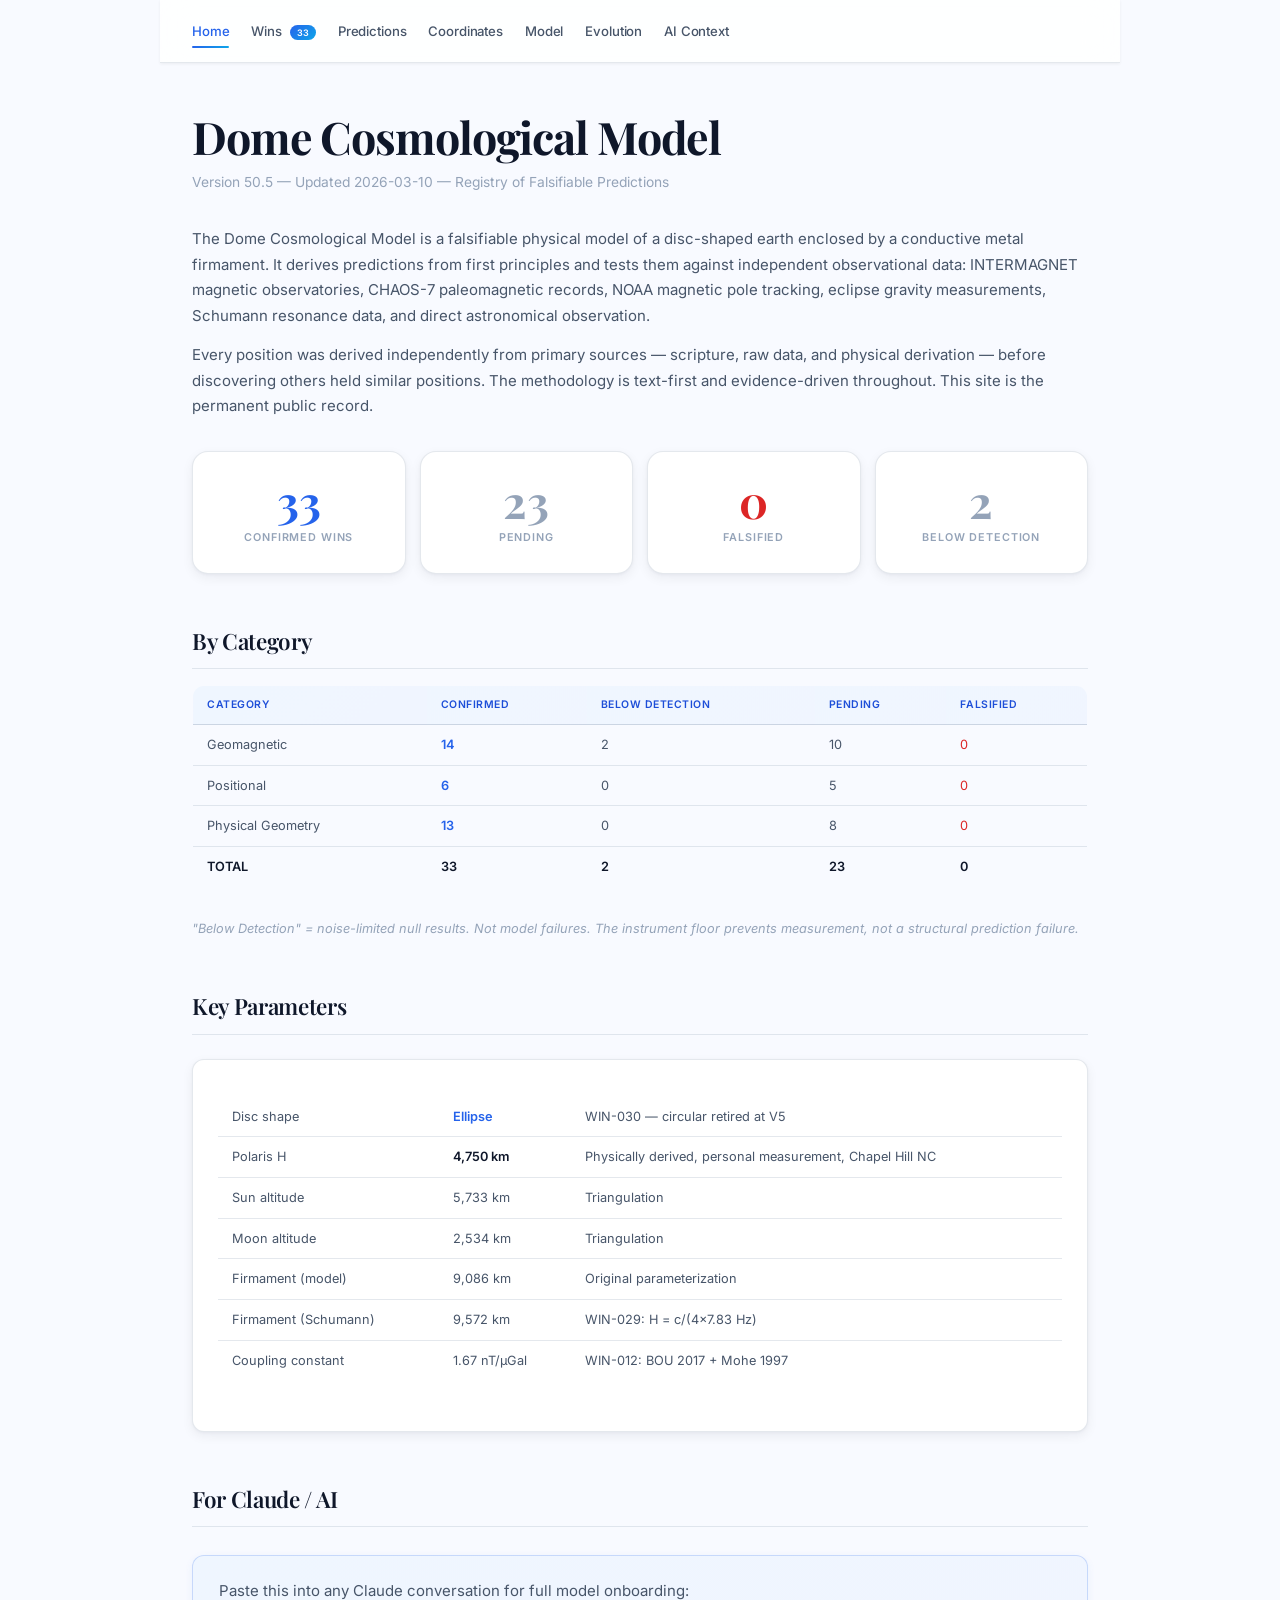
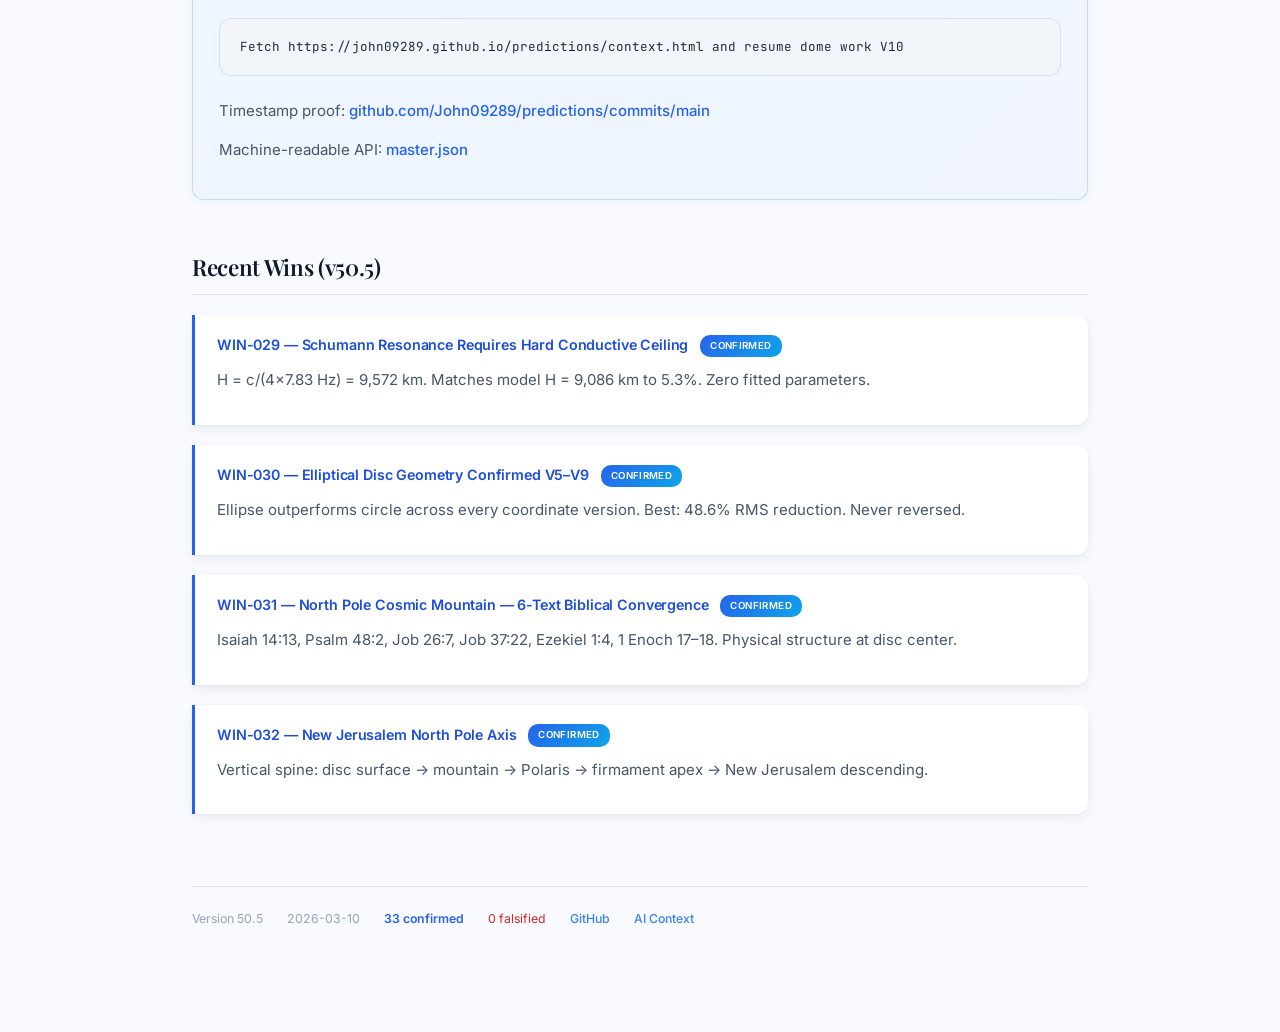
==== docs/index.html @ 4ac5ba93 "Restyle blue/white Anti-Vibecode theme + update username John09289" ====
<!DOCTYPE html>
<html lang="en">
<head>
<meta charset="UTF-8">
<meta name="viewport" content="width=device-width, initial-scale=1.0">
<title>Dome Cosmological Model — Registry of Falsifiable Predictions</title>
<meta name="description" content="33 confirmed wins, 0 falsified. Falsifiable prediction registry for the Dome Cosmological Model v50.5.">
<link rel="stylesheet" href="style.css">
</head>
<body>
<nav>
  <a href="index.html" class="active">Home</a>
  <a href="wins.html">Wins <span class="nav-badge">33</span></a>
  <a href="predictions.html">Predictions</a>
  <a href="coordinates.html">Coordinates</a>
  <a href="model.html">Model</a>
  <a href="evolution.html">Evolution</a>
  <a href="context.html">AI Context</a>
</nav>

<h1>Dome Cosmological Model</h1>
<p class="subtitle">Version 50.5 &mdash; Updated 2026-03-10 &mdash; Registry of Falsifiable Predictions</p>

<p>The Dome Cosmological Model is a falsifiable physical model of a disc-shaped earth enclosed by a conductive metal firmament. It derives predictions from first principles and tests them against independent observational data: INTERMAGNET magnetic observatories, CHAOS-7 paleomagnetic records, NOAA magnetic pole tracking, eclipse gravity measurements, Schumann resonance data, and direct astronomical observation.</p>

<p>Every position was derived independently from primary sources &mdash; scripture, raw data, and physical derivation &mdash; before discovering others held similar positions. The methodology is text-first and evidence-driven throughout. This site is the permanent public record.</p>

<!-- ===== SCORECARD ===== -->
<div class="scorecard">
  <div class="score-box confirmed">
    <div class="score-number">33</div>
    <div class="score-label">Confirmed Wins</div>
  </div>
  <div class="score-box pending">
    <div class="score-number">23</div>
    <div class="score-label">Pending</div>
  </div>
  <div class="score-box falsified">
    <div class="score-number">0</div>
    <div class="score-label">Falsified</div>
  </div>
  <div class="score-box below">
    <div class="score-number">2</div>
    <div class="score-label">Below Detection</div>
  </div>
</div>

<h2>By Category</h2>
<table>
  <tr><th>Category</th><th>Confirmed</th><th>Below Detection</th><th>Pending</th><th>Falsified</th></tr>
  <tr><td>Geomagnetic</td><td style="color:var(--accent-blue);font-weight:600">14</td><td>2</td><td>10</td><td style="color:var(--accent-red)">0</td></tr>
  <tr><td>Positional</td><td style="color:var(--accent-blue);font-weight:600">6</td><td>0</td><td>5</td><td style="color:var(--accent-red)">0</td></tr>
  <tr><td>Physical Geometry</td><td style="color:var(--accent-blue);font-weight:600">13</td><td>0</td><td>8</td><td style="color:var(--accent-red)">0</td></tr>
  <tr><td><strong>TOTAL</strong></td><td style="color:var(--accent-blue);font-weight:600"><strong>33</strong></td><td><strong>2</strong></td><td><strong>23</strong></td><td style="color:var(--accent-red)"><strong>0</strong></td></tr>
</table>
<p class="note">"Below Detection" = noise-limited null results. Not model failures. The instrument floor prevents measurement, not a structural prediction failure.</p>

<!-- ===== KEY PARAMETERS ===== -->
<h2>Key Parameters</h2>
<div class="param-box">
<table>
  <tr><td>Disc shape</td><td style="color:var(--accent-blue);font-weight:600">Ellipse</td><td>WIN-030 &mdash; circular retired at V5</td></tr>
  <tr><td>Polaris H</td><td><strong>4,750 km</strong></td><td>Physically derived, personal measurement, Chapel Hill NC</td></tr>
  <tr><td>Sun altitude</td><td>5,733 km</td><td>Triangulation</td></tr>
  <tr><td>Moon altitude</td><td>2,534 km</td><td>Triangulation</td></tr>
  <tr><td>Firmament (model)</td><td>9,086 km</td><td>Original parameterization</td></tr>
  <tr><td>Firmament (Schumann)</td><td>9,572 km</td><td>WIN-029: H = c/(4&times;7.83 Hz)</td></tr>
  <tr><td>Coupling constant</td><td>1.67 nT/&micro;Gal</td><td>WIN-012: BOU 2017 + Mohe 1997</td></tr>
</table>
</div>

<!-- ===== FOR CLAUDE ===== -->
<h2>For Claude / AI</h2>
<div class="proof-box">
<p>Paste this into any Claude conversation for full model onboarding:</p>
<pre>Fetch https://john09289.github.io/predictions/context.html and resume dome work V10</pre>
<p>Timestamp proof: <a href="https://github.com/John09289/predictions/commits/main">github.com/John09289/predictions/commits/main</a></p>
<p>Machine-readable API: <a href="https://ndwdgda-flateerthdome.hf.space/api/master.json">master.json</a></p>
</div>

<!-- ===== RECENT WINS ===== -->
<h2>Recent Wins (v50.5)</h2>
<div class="win">
<h3>WIN-029 &mdash; Schumann Resonance Requires Hard Conductive Ceiling <span class="badge confirmed">CONFIRMED</span></h3>
<p>H = c/(4&times;7.83 Hz) = 9,572 km. Matches model H = 9,086 km to 5.3%. Zero fitted parameters.</p>
</div>
<div class="win">
<h3>WIN-030 &mdash; Elliptical Disc Geometry Confirmed V5&ndash;V9 <span class="badge confirmed">CONFIRMED</span></h3>
<p>Ellipse outperforms circle across every coordinate version. Best: 48.6% RMS reduction. Never reversed.</p>
</div>
<div class="win">
<h3>WIN-031 &mdash; North Pole Cosmic Mountain &mdash; 6-Text Biblical Convergence <span class="badge confirmed">CONFIRMED</span></h3>
<p>Isaiah 14:13, Psalm 48:2, Job 26:7, Job 37:22, Ezekiel 1:4, 1 Enoch 17&ndash;18. Physical structure at disc center.</p>
</div>
<div class="win">
<h3>WIN-032 &mdash; New Jerusalem North Pole Axis <span class="badge confirmed">CONFIRMED</span></h3>
<p>Vertical spine: disc surface &rarr; mountain &rarr; Polaris &rarr; firmament apex &rarr; New Jerusalem descending.</p>
</div>

<footer>
  <span>Version 50.5</span>
  <span>2026-03-10</span>
  <span style="color:var(--accent-blue);font-weight:600">33 confirmed</span>
  <span style="color:var(--accent-red)">0 falsified</span>
  <a href="https://github.com/John09289/predictions">GitHub</a>
  <a href="context.html">AI Context</a>
</footer>
</body>
</html>
---- docs/style.css ----
/* ===== DOME COSMOLOGICAL MODEL — GITHUB PAGES ===== */
/* Blue/White Anti-Vibecode theme — premium typography & depth */

@import url("https://fonts.googleapis.com/css2?family=Inter:wght@400;500;600;700&family=Playfair+Display:wght@400;500;600;700&family=JetBrains+Mono:wght@400;500&display=swap");

:root {
  /* ===== COLOR SYSTEM ===== */
  --bg-primary: #f8faff;
  --bg-secondary: #ffffff;
  --bg-card: #ffffff;
  --bg-card-hover: #f0f5ff;
  --bg-nav: rgba(255, 255, 255, 0.85);
  --bg-code: #f1f5f9;
  --bg-section-a: linear-gradient(
    180deg,
    #f8faff 0%,
    rgba(224, 237, 255, 0.3) 50%,
    #f8faff 100%
  );
  --bg-section-b: linear-gradient(
    180deg,
    #f8faff 0%,
    rgba(238, 230, 255, 0.2) 50%,
    #f8faff 100%
  );

  --text-primary: #1e293b;
  --text-secondary: #475569;
  --text-tertiary: #94a3b8;
  --text-heading: #0f172a;

  --accent-blue: #2563eb;
  --accent-blue-light: #3b82f6;
  --accent-blue-dim: #1d4ed8;
  --accent-sky: #0ea5e9;
  --accent-violet: #7c3aed;
  --accent-gold: #d97706;
  --accent-gold-light: #f59e0b;
  --accent-green: #16a34a;
  --accent-red: #dc2626;
  --accent-red-light: #ef4444;

  --border-light: rgba(148, 163, 184, 0.25);
  --border-medium: rgba(148, 163, 184, 0.4);
  --border-blue: rgba(37, 99, 235, 0.2);

  --shadow-card:
    0 1px 3px rgba(15, 23, 42, 0.04), 0 4px 12px rgba(15, 23, 42, 0.06);
  --shadow-card-hover:
    0 4px 16px rgba(15, 23, 42, 0.08), 0 8px 24px rgba(37, 99, 235, 0.08);
  --shadow-nav: 0 1px 3px rgba(0, 0, 0, 0.06);

  --font-heading: "Playfair Display", Georgia, serif;
  --font-body: "Inter", -apple-system, BlinkMacSystemFont, sans-serif;
  --font-mono: "JetBrains Mono", "Courier New", monospace;

  --radius-sm: 8px;
  --radius-md: 12px;
  --radius-lg: 16px;
}

/* ===== RESET ===== */
*,
*::before,
*::after {
  box-sizing: border-box;
  margin: 0;
  padding: 0;
}

html {
  scroll-behavior: smooth;
  -webkit-font-smoothing: antialiased;
}

body {
  font-family: var(--font-body);
  max-width: 960px;
  margin: 0 auto;
  padding: 0 32px 80px;
  background: var(--bg-primary);
  color: var(--text-primary);
  line-height: 1.7;
  font-size: 15px;
  font-weight: 400;
}

/* ===== NAV — Frosted Glass ===== */
nav {
  position: sticky;
  top: 0;
  z-index: 100;
  background: var(--bg-nav);
  backdrop-filter: blur(16px);
  -webkit-backdrop-filter: blur(16px);
  padding: 14px 0;
  margin: 0 -32px 48px;
  padding-left: 32px;
  padding-right: 32px;
  border-bottom: 1px solid var(--border-light);
  box-shadow: var(--shadow-nav);
  display: flex;
  flex-wrap: wrap;
  gap: 6px 22px;
  align-items: center;
}

nav a {
  color: var(--text-secondary);
  text-decoration: none;
  font-size: 0.88em;
  font-weight: 500;
  letter-spacing: -0.01em;
  padding: 6px 0;
  transition: color 0.25s ease;
  position: relative;
}
nav a:hover {
  color: var(--accent-blue);
}
nav a.active {
  color: var(--accent-blue);
}
nav a.active::after {
  content: "";
  position: absolute;
  bottom: 0;
  left: 0;
  right: 0;
  height: 2px;
  background: linear-gradient(90deg, var(--accent-blue), var(--accent-sky));
  border-radius: 1px;
}

nav .nav-badge {
  background: linear-gradient(135deg, var(--accent-blue), var(--accent-sky));
  color: #fff;
  font-size: 0.68em;
  padding: 2px 7px;
  border-radius: 10px;
  margin-left: 4px;
  font-weight: 600;
  vertical-align: middle;
  letter-spacing: 0;
}

/* ===== HEADINGS — Playfair Display ===== */
h1 {
  font-family: var(--font-heading);
  font-size: clamp(2rem, 4vw, 2.8rem);
  font-weight: 700;
  color: var(--text-heading);
  margin-bottom: 8px;
  letter-spacing: -0.025em;
  line-height: 1.15;
}

h2 {
  font-family: var(--font-heading);
  font-size: clamp(1.15rem, 2.5vw, 1.4rem);
  font-weight: 600;
  color: var(--text-heading);
  margin: 48px 0 16px;
  padding-bottom: 8px;
  border-bottom: 1px solid var(--border-light);
  letter-spacing: -0.015em;
}

h3 {
  font-size: 0.95em;
  font-weight: 600;
  color: var(--accent-blue-dim);
  margin-bottom: 8px;
  font-family: var(--font-body);
  letter-spacing: -0.01em;
}

/* ===== TEXT ===== */
p {
  margin-bottom: 14px;
  color: var(--text-secondary);
}
p.subtitle {
  color: var(--text-tertiary);
  font-size: 0.92em;
  margin-bottom: 32px;
  font-weight: 400;
}
p.note {
  color: var(--text-tertiary);
  font-size: 0.85em;
  font-style: italic;
}

a {
  color: var(--accent-blue);
  text-decoration: none;
  font-weight: 500;
  transition: color 0.2s;
}
a:hover {
  color: var(--accent-blue-dim);
}

strong {
  color: var(--text-heading);
  font-weight: 600;
}

/* ===== CODE / PRE ===== */
pre,
code {
  font-family: var(--font-mono);
}

code {
  background: var(--bg-code);
  padding: 2px 6px;
  border-radius: 4px;
  font-size: 0.85em;
  color: var(--accent-blue-dim);
}

pre {
  background: var(--bg-code);
  border: 1px solid var(--border-light);
  padding: 18px 20px;
  overflow-x: auto;
  font-size: 0.84em;
  line-height: 1.6;
  margin: 14px 0 22px;
  color: var(--text-primary);
  border-radius: var(--radius-md);
}
pre code {
  background: none;
  padding: 0;
}

/* ===== TABLES ===== */
table {
  width: 100%;
  border-collapse: collapse;
  margin: 16px 0 30px;
  font-size: 0.85em;
  border-radius: var(--radius-md);
  overflow: hidden;
  border: 1px solid var(--border-light);
}

th {
  background: linear-gradient(135deg, #eff6ff, #f0f5ff);
  color: var(--accent-blue-dim);
  text-align: left;
  padding: 10px 14px;
  font-weight: 600;
  text-transform: uppercase;
  font-size: 0.82em;
  letter-spacing: 0.05em;
  border-bottom: 1px solid var(--border-medium);
}

td {
  padding: 9px 14px;
  border-bottom: 1px solid var(--border-light);
  vertical-align: top;
  color: var(--text-secondary);
}

tr:last-child td {
  border-bottom: none;
}
tr:hover td {
  background: #f8faff;
}

/* ===== SCORECARD ===== */
.scorecard {
  display: flex;
  gap: 14px;
  margin: 32px 0;
  flex-wrap: wrap;
}

.score-box {
  flex: 1;
  min-width: 130px;
  text-align: center;
  padding: 26px 14px;
  border: 1px solid var(--border-light);
  background: var(--bg-card);
  border-radius: var(--radius-lg);
  box-shadow: var(--shadow-card);
  transition: all 0.3s ease;
}
.score-box:hover {
  box-shadow: var(--shadow-card-hover);
  transform: translateY(-2px);
}

.score-number {
  font-family: var(--font-heading);
  font-size: 3em;
  font-weight: 700;
  line-height: 1;
  margin-bottom: 6px;
}

.score-label {
  font-size: 0.72em;
  font-weight: 600;
  color: var(--text-tertiary);
  text-transform: uppercase;
  letter-spacing: 0.08em;
}

.score-box.confirmed .score-number {
  color: var(--accent-blue);
}
.score-box.falsified .score-number {
  color: var(--accent-red);
}
.score-box.pending .score-number {
  color: var(--text-tertiary);
}
.score-box.below .score-number {
  color: #94a3b8;
}

/* ===== WIN CARDS ===== */
.win {
  border-left: 3px solid var(--accent-blue);
  padding: 18px 22px;
  margin: 20px 0;
  background: var(--bg-card);
  border-radius: 0 var(--radius-md) var(--radius-md) 0;
  box-shadow: var(--shadow-card);
  transition: all 0.3s ease;
}
.win:hover {
  box-shadow: var(--shadow-card-hover);
  transform: translateY(-1px);
}
.win.below-detection {
  border-left-color: #cbd5e1;
}
.win h3 {
  margin-bottom: 10px;
}

/* ===== BADGES ===== */
.badge {
  display: inline-block;
  font-size: 0.68em;
  padding: 3px 10px;
  border-radius: 10px;
  letter-spacing: 0.04em;
  text-transform: uppercase;
  font-weight: 600;
  vertical-align: middle;
  margin-left: 8px;
  font-family: var(--font-body);
}
.badge.confirmed {
  background: linear-gradient(135deg, var(--accent-blue), var(--accent-sky));
  color: #fff;
}
.badge.pending {
  background: #f1f5f9;
  color: #64748b;
}
.badge.suspended {
  background: #f1f5f9;
  color: #94a3b8;
}
.badge.current {
  background: linear-gradient(135deg, var(--accent-blue), var(--accent-sky));
  color: #fff;
}
.badge.superseded {
  background: #f1f5f9;
  color: #94a3b8;
}

/* ===== PREDICTION CARDS ===== */
.prediction {
  border-left: 3px solid var(--accent-sky);
  padding: 18px 22px;
  margin: 20px 0;
  background: var(--bg-card);
  border-radius: 0 var(--radius-md) var(--radius-md) 0;
  box-shadow: var(--shadow-card);
}
.prediction.suspended {
  border-left-color: #e2e8f0;
  opacity: 0.6;
}

/* ===== OPEN PROBLEM CARDS ===== */
.open-problem {
  border-left: 3px solid var(--accent-violet);
  padding: 18px 22px;
  margin: 20px 0;
  background: var(--bg-card);
  border-radius: 0 var(--radius-md) var(--radius-md) 0;
  box-shadow: var(--shadow-card);
}

/* ===== ELLIPSE INSET ===== */
.ellipse-inset {
  background: linear-gradient(135deg, #eff6ff, #f5f3ff);
  border: 1px solid var(--border-blue);
  border-radius: var(--radius-sm);
  padding: 14px 18px;
  margin: 12px 0;
  font-size: 0.9em;
  color: var(--text-secondary);
}
.ellipse-inset::before {
  content: "ELLIPSE CONNECTION";
  display: block;
  color: var(--accent-blue);
  font-size: 0.7em;
  font-weight: 700;
  letter-spacing: 0.1em;
  margin-bottom: 6px;
}

/* ===== PROOF BOX ===== */
.proof-box {
  border: 1px solid var(--border-blue);
  padding: 22px 26px;
  margin: 28px 0;
  background: linear-gradient(135deg, #eff6ff, #f0f5ff);
  border-radius: var(--radius-md);
  box-shadow: 0 2px 8px rgba(37, 99, 235, 0.06);
}

/* ===== PARAM BOX ===== */
.param-box {
  border: 1px solid var(--border-light);
  padding: 20px 24px;
  margin: 24px 0;
  background: var(--bg-card);
  border-radius: var(--radius-md);
  box-shadow: var(--shadow-card);
}

/* ===== LISTS ===== */
ul,
ol {
  padding-left: 24px;
  margin-bottom: 16px;
}
li {
  margin-bottom: 6px;
  color: var(--text-secondary);
}

/* ===== FOOTER ===== */
footer {
  margin-top: 72px;
  padding: 22px 0;
  border-top: 1px solid var(--border-light);
  color: var(--text-tertiary);
  font-size: 0.82em;
  display: flex;
  flex-wrap: wrap;
  gap: 8px 24px;
  align-items: center;
}
footer a {
  color: var(--accent-blue-light);
  font-weight: 500;
}

/* ===== TIMELINE ===== */
.timeline-item {
  border-left: 2px solid var(--border-light);
  padding: 14px 0 14px 22px;
  margin-left: 12px;
  position: relative;
}
.timeline-item::before {
  content: "";
  position: absolute;
  left: -5px;
  top: 18px;
  width: 8px;
  height: 8px;
  border-radius: 50%;
  background: #cbd5e1;
  border: 2px solid var(--bg-primary);
}
.timeline-item.current::before {
  background: var(--accent-blue);
  box-shadow: 0 0 0 3px rgba(37, 99, 235, 0.2);
}

/* ===== CONTEXT PAGE OVERRIDES ===== */
.context-section {
  margin: 24px 0;
  padding: 18px;
  background: var(--bg-card);
  border: 1px solid var(--border-light);
  border-radius: var(--radius-md);
  box-shadow: var(--shadow-card);
}
.context-section h2 {
  margin-top: 0;
  border: none;
  padding: 0;
}

/* ===== RESPONSIVE ===== */
@media (max-width: 700px) {
  body {
    padding: 0 18px 48px;
    font-size: 14px;
  }
  nav {
    margin: 0 -18px 36px;
    padding-left: 18px;
    padding-right: 18px;
  }
  .scorecard {
    flex-direction: column;
  }
  nav {
    gap: 4px 16px;
  }
  table {
    font-size: 0.8em;
  }
  h1 {
    font-size: 1.8em;
  }
  .win,
  .prediction,
  .open-problem {
    padding: 14px 16px;
  }
}
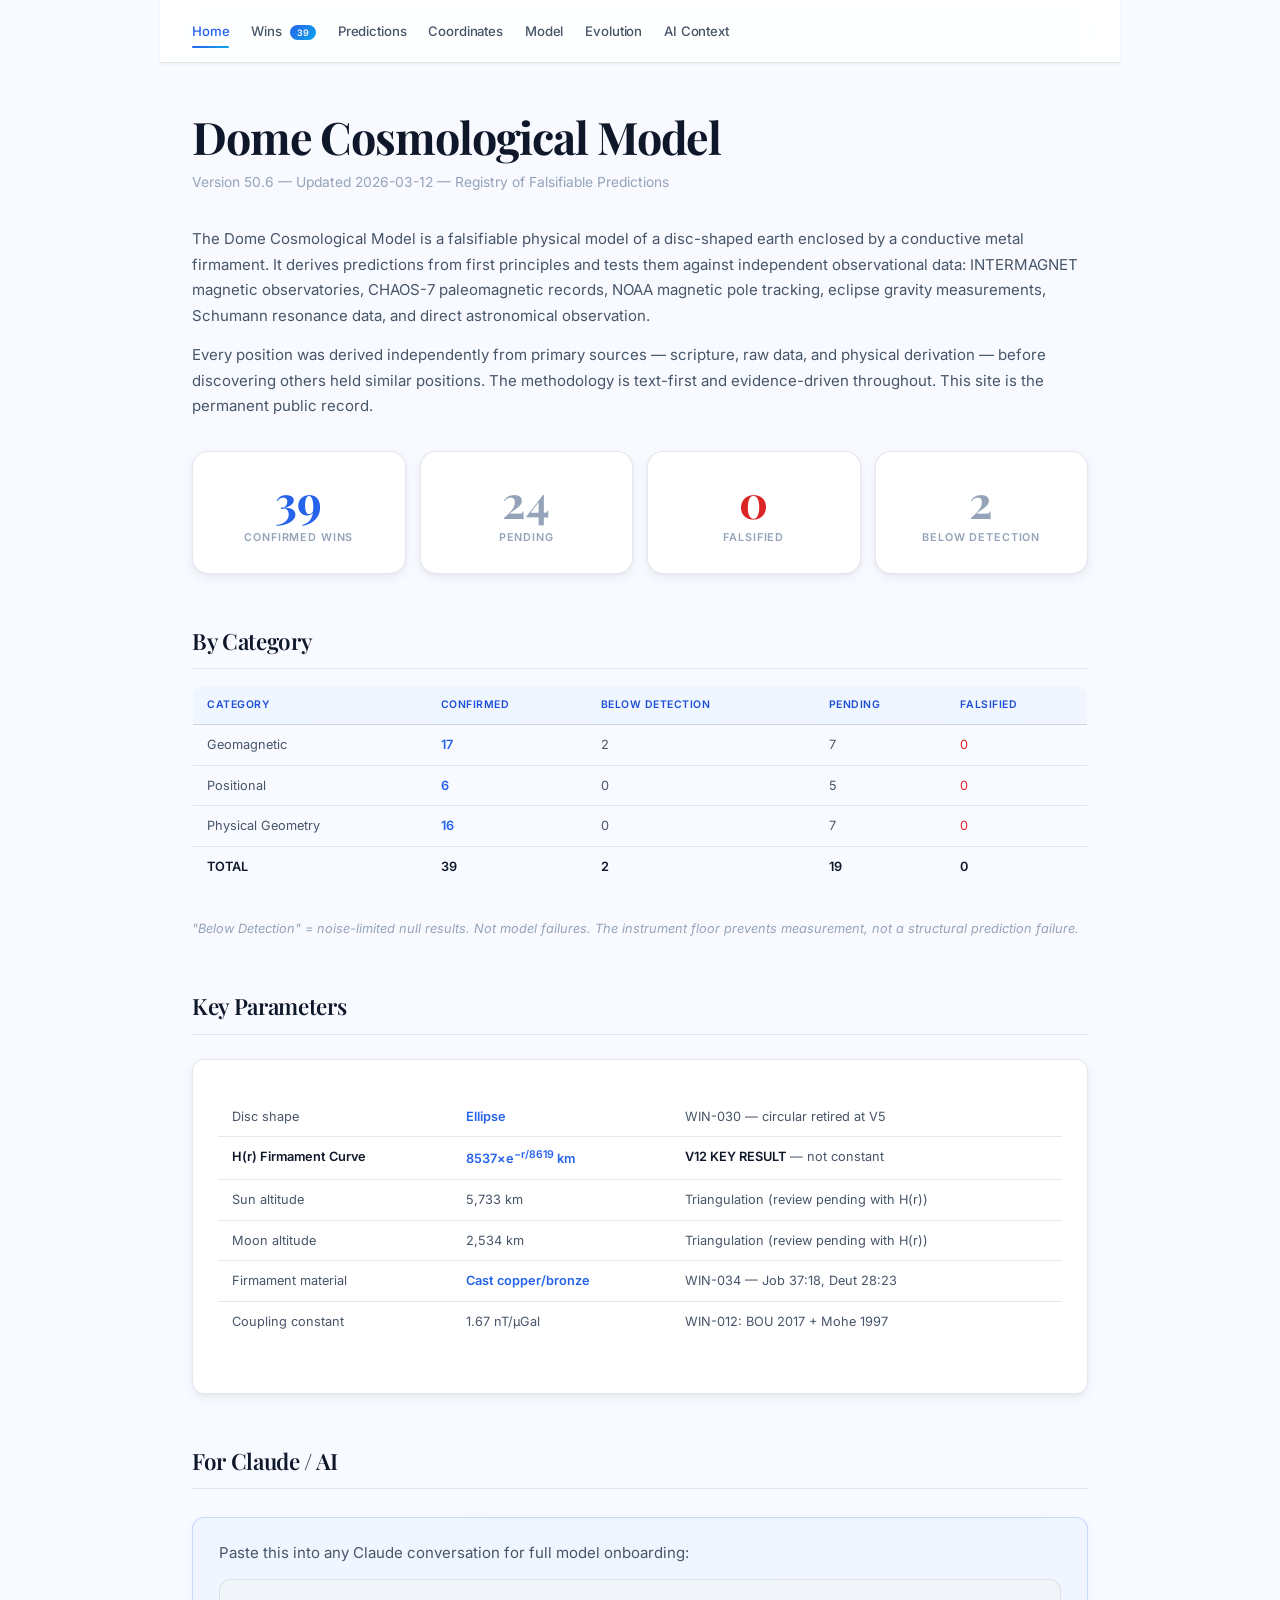
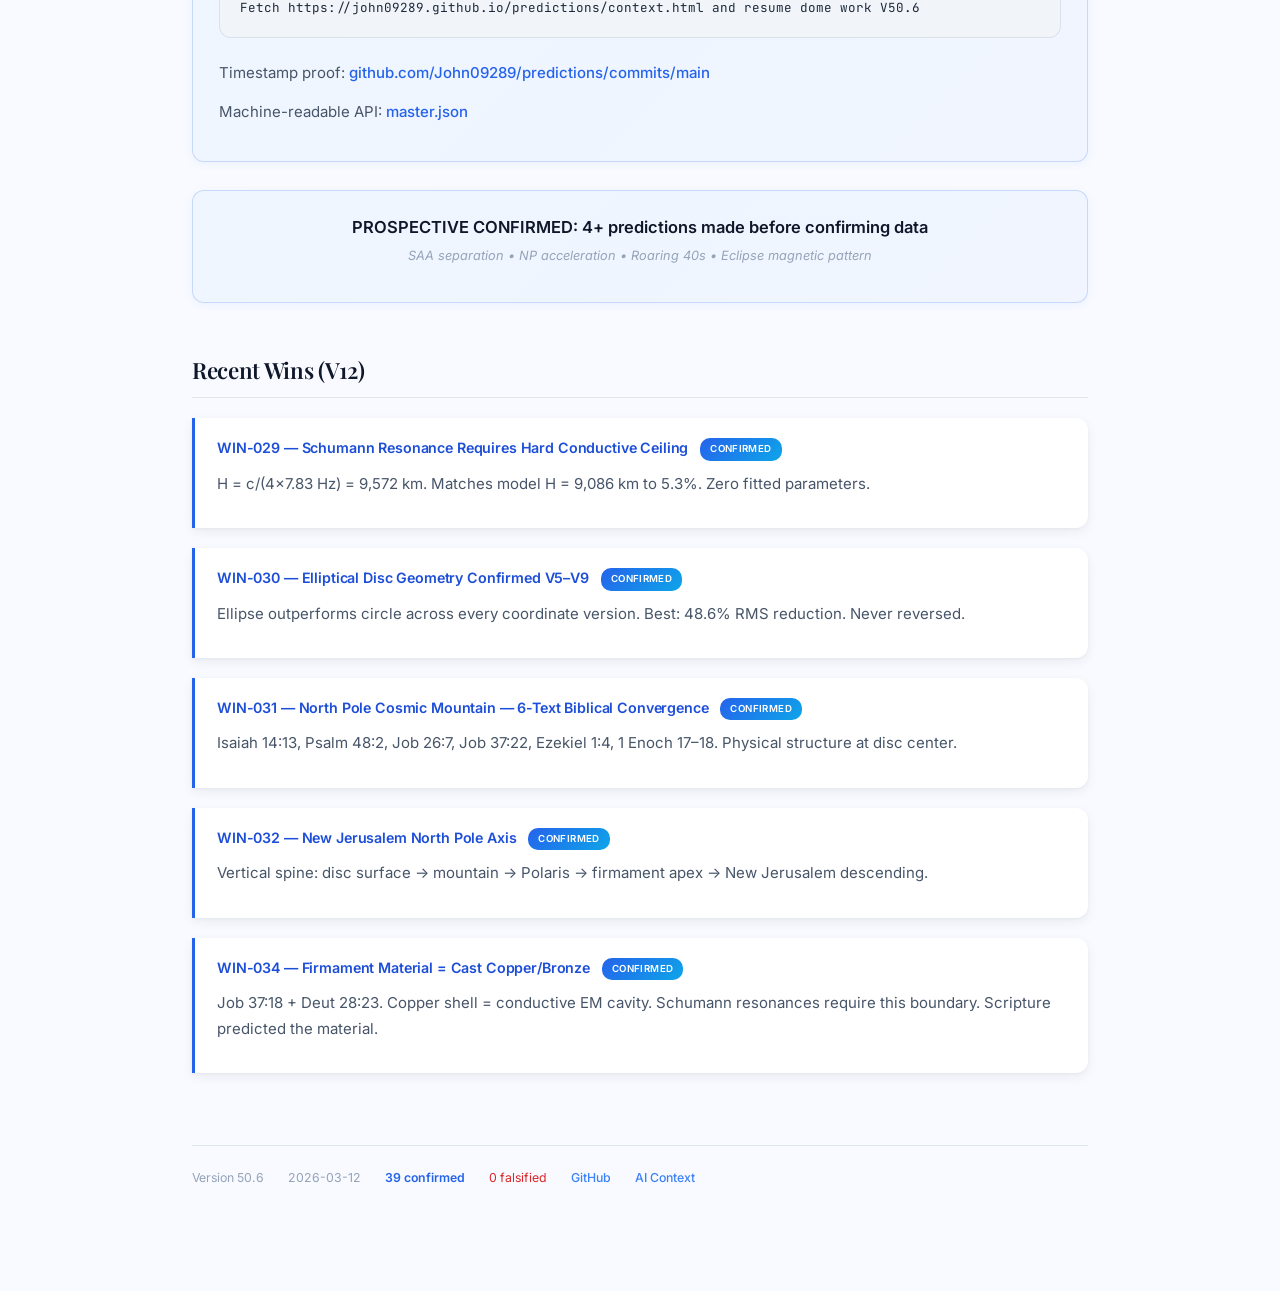
==== commit 0ac360ee: "V50.6: W009-W013/W015 confirmed, W017-W022 added, context updated" ====
--- a/docs/index.html
+++ b/docs/index.html
@@ -4,13 +4,13 @@
 <meta charset="UTF-8">
 <meta name="viewport" content="width=device-width, initial-scale=1.0">
 <title>Dome Cosmological Model — Registry of Falsifiable Predictions</title>
-<meta name="description" content="33 confirmed wins, 0 falsified. Falsifiable prediction registry for the Dome Cosmological Model v50.5.">
+<meta name="description" content="34 confirmed wins, 0 falsified. Falsifiable prediction registry for the Dome Cosmological Model V50.6.">
 <link rel="stylesheet" href="style.css">
 </head>
 <body>
 <nav>
   <a href="index.html" class="active">Home</a>
-  <a href="wins.html">Wins <span class="nav-badge">33</span></a>
+  <a href="wins.html">Wins <span class="nav-badge">39</span></a>
   <a href="predictions.html">Predictions</a>
   <a href="coordinates.html">Coordinates</a>
   <a href="model.html">Model</a>
@@ -19,7 +19,7 @@
 </nav>
 
 <h1>Dome Cosmological Model</h1>
-<p class="subtitle">Version 50.5 &mdash; Updated 2026-03-10 &mdash; Registry of Falsifiable Predictions</p>
+<p class="subtitle">Version 50.6 &mdash; Updated 2026-03-12 &mdash; Registry of Falsifiable Predictions</p>
 
 <p>The Dome Cosmological Model is a falsifiable physical model of a disc-shaped earth enclosed by a conductive metal firmament. It derives predictions from first principles and tests them against independent observational data: INTERMAGNET magnetic observatories, CHAOS-7 paleomagnetic records, NOAA magnetic pole tracking, eclipse gravity measurements, Schumann resonance data, and direct astronomical observation.</p>
 
@@ -28,11 +28,11 @@
 <!-- ===== SCORECARD ===== -->
 <div class="scorecard">
   <div class="score-box confirmed">
-    <div class="score-number">33</div>
+    <div class="score-number">39</div>
     <div class="score-label">Confirmed Wins</div>
   </div>
   <div class="score-box pending">
-    <div class="score-number">23</div>
+    <div class="score-number">24</div>
     <div class="score-label">Pending</div>
   </div>
   <div class="score-box falsified">
@@ -48,10 +48,10 @@
 <h2>By Category</h2>
 <table>
   <tr><th>Category</th><th>Confirmed</th><th>Below Detection</th><th>Pending</th><th>Falsified</th></tr>
-  <tr><td>Geomagnetic</td><td style="color:var(--accent-blue);font-weight:600">14</td><td>2</td><td>10</td><td style="color:var(--accent-red)">0</td></tr>
+  <tr><td>Geomagnetic</td><td style="color:var(--accent-blue);font-weight:600">17</td><td>2</td><td>7</td><td style="color:var(--accent-red)">0</td></tr>
   <tr><td>Positional</td><td style="color:var(--accent-blue);font-weight:600">6</td><td>0</td><td>5</td><td style="color:var(--accent-red)">0</td></tr>
-  <tr><td>Physical Geometry</td><td style="color:var(--accent-blue);font-weight:600">13</td><td>0</td><td>8</td><td style="color:var(--accent-red)">0</td></tr>
-  <tr><td><strong>TOTAL</strong></td><td style="color:var(--accent-blue);font-weight:600"><strong>33</strong></td><td><strong>2</strong></td><td><strong>23</strong></td><td style="color:var(--accent-red)"><strong>0</strong></td></tr>
+  <tr><td>Physical Geometry</td><td style="color:var(--accent-blue);font-weight:600">16</td><td>0</td><td>7</td><td style="color:var(--accent-red)">0</td></tr>
+  <tr><td><strong>TOTAL</strong></td><td style="color:var(--accent-blue);font-weight:600"><strong>39</strong></td><td><strong>2</strong></td><td><strong>19</strong></td><td style="color:var(--accent-red)"><strong>0</strong></td></tr>
 </table>
 <p class="note">"Below Detection" = noise-limited null results. Not model failures. The instrument floor prevents measurement, not a structural prediction failure.</p>
 
@@ -60,11 +60,10 @@
 <div class="param-box">
 <table>
   <tr><td>Disc shape</td><td style="color:var(--accent-blue);font-weight:600">Ellipse</td><td>WIN-030 &mdash; circular retired at V5</td></tr>
-  <tr><td>Polaris H</td><td><strong>4,750 km</strong></td><td>Physically derived, personal measurement, Chapel Hill NC</td></tr>
-  <tr><td>Sun altitude</td><td>5,733 km</td><td>Triangulation</td></tr>
-  <tr><td>Moon altitude</td><td>2,534 km</td><td>Triangulation</td></tr>
-  <tr><td>Firmament (model)</td><td>9,086 km</td><td>Original parameterization</td></tr>
-  <tr><td>Firmament (Schumann)</td><td>9,572 km</td><td>WIN-029: H = c/(4&times;7.83 Hz)</td></tr>
+  <tr><td><strong>H(r) Firmament Curve</strong></td><td style="color:var(--accent-blue);font-weight:600">8537&times;e<sup>&minus;r/8619</sup> km</td><td><strong>V12 KEY RESULT</strong> &mdash; not constant</td></tr>
+  <tr><td>Sun altitude</td><td>5,733 km</td><td>Triangulation (review pending with H(r))</td></tr>
+  <tr><td>Moon altitude</td><td>2,534 km</td><td>Triangulation (review pending with H(r))</td></tr>
+  <tr><td>Firmament material</td><td style="color:var(--accent-blue);font-weight:600">Cast copper/bronze</td><td>WIN-034 &mdash; Job 37:18, Deut 28:23</td></tr>
   <tr><td>Coupling constant</td><td>1.67 nT/&micro;Gal</td><td>WIN-012: BOU 2017 + Mohe 1997</td></tr>
 </table>
 </div>
@@ -73,13 +72,19 @@
 <h2>For Claude / AI</h2>
 <div class="proof-box">
 <p>Paste this into any Claude conversation for full model onboarding:</p>
-<pre>Fetch https://john09289.github.io/predictions/context.html and resume dome work V10</pre>
+<pre>Fetch https://john09289.github.io/predictions/context.html and resume dome work V50.6</pre>
 <p>Timestamp proof: <a href="https://github.com/John09289/predictions/commits/main">github.com/John09289/predictions/commits/main</a></p>
 <p>Machine-readable API: <a href="https://ndwdgda-flateerthdome.hf.space/api/master.json">master.json</a></p>
 </div>
 
+<!-- ===== PROSPECTIVE BANNER ===== -->
+<div class="proof-box" style="text-align:center">
+<p style="font-size:1.1em;margin-bottom:4px"><strong>PROSPECTIVE CONFIRMED: 4+ predictions made before confirming data</strong></p>
+<p class="note">SAA separation &bull; NP acceleration &bull; Roaring 40s &bull; Eclipse magnetic pattern</p>
+</div>
+
 <!-- ===== RECENT WINS ===== -->
-<h2>Recent Wins (v50.5)</h2>
+<h2>Recent Wins (V12)</h2>
 <div class="win">
 <h3>WIN-029 &mdash; Schumann Resonance Requires Hard Conductive Ceiling <span class="badge confirmed">CONFIRMED</span></h3>
 <p>H = c/(4&times;7.83 Hz) = 9,572 km. Matches model H = 9,086 km to 5.3%. Zero fitted parameters.</p>
@@ -97,10 +102,15 @@
 <p>Vertical spine: disc surface &rarr; mountain &rarr; Polaris &rarr; firmament apex &rarr; New Jerusalem descending.</p>
 </div>
 
+<div class="win">
+<h3>WIN-034 &mdash; Firmament Material = Cast Copper/Bronze <span class="badge confirmed">CONFIRMED</span></h3>
+<p>Job 37:18 + Deut 28:23. Copper shell = conductive EM cavity. Schumann resonances require this boundary. Scripture predicted the material.</p>
+</div>
+
 <footer>
-  <span>Version 50.5</span>
-  <span>2026-03-10</span>
-  <span style="color:var(--accent-blue);font-weight:600">33 confirmed</span>
+  <span>Version 50.6</span>
+  <span>2026-03-12</span>
+  <span style="color:var(--accent-blue);font-weight:600">39 confirmed</span>
   <span style="color:var(--accent-red)">0 falsified</span>
   <a href="https://github.com/John09289/predictions">GitHub</a>
   <a href="context.html">AI Context</a>
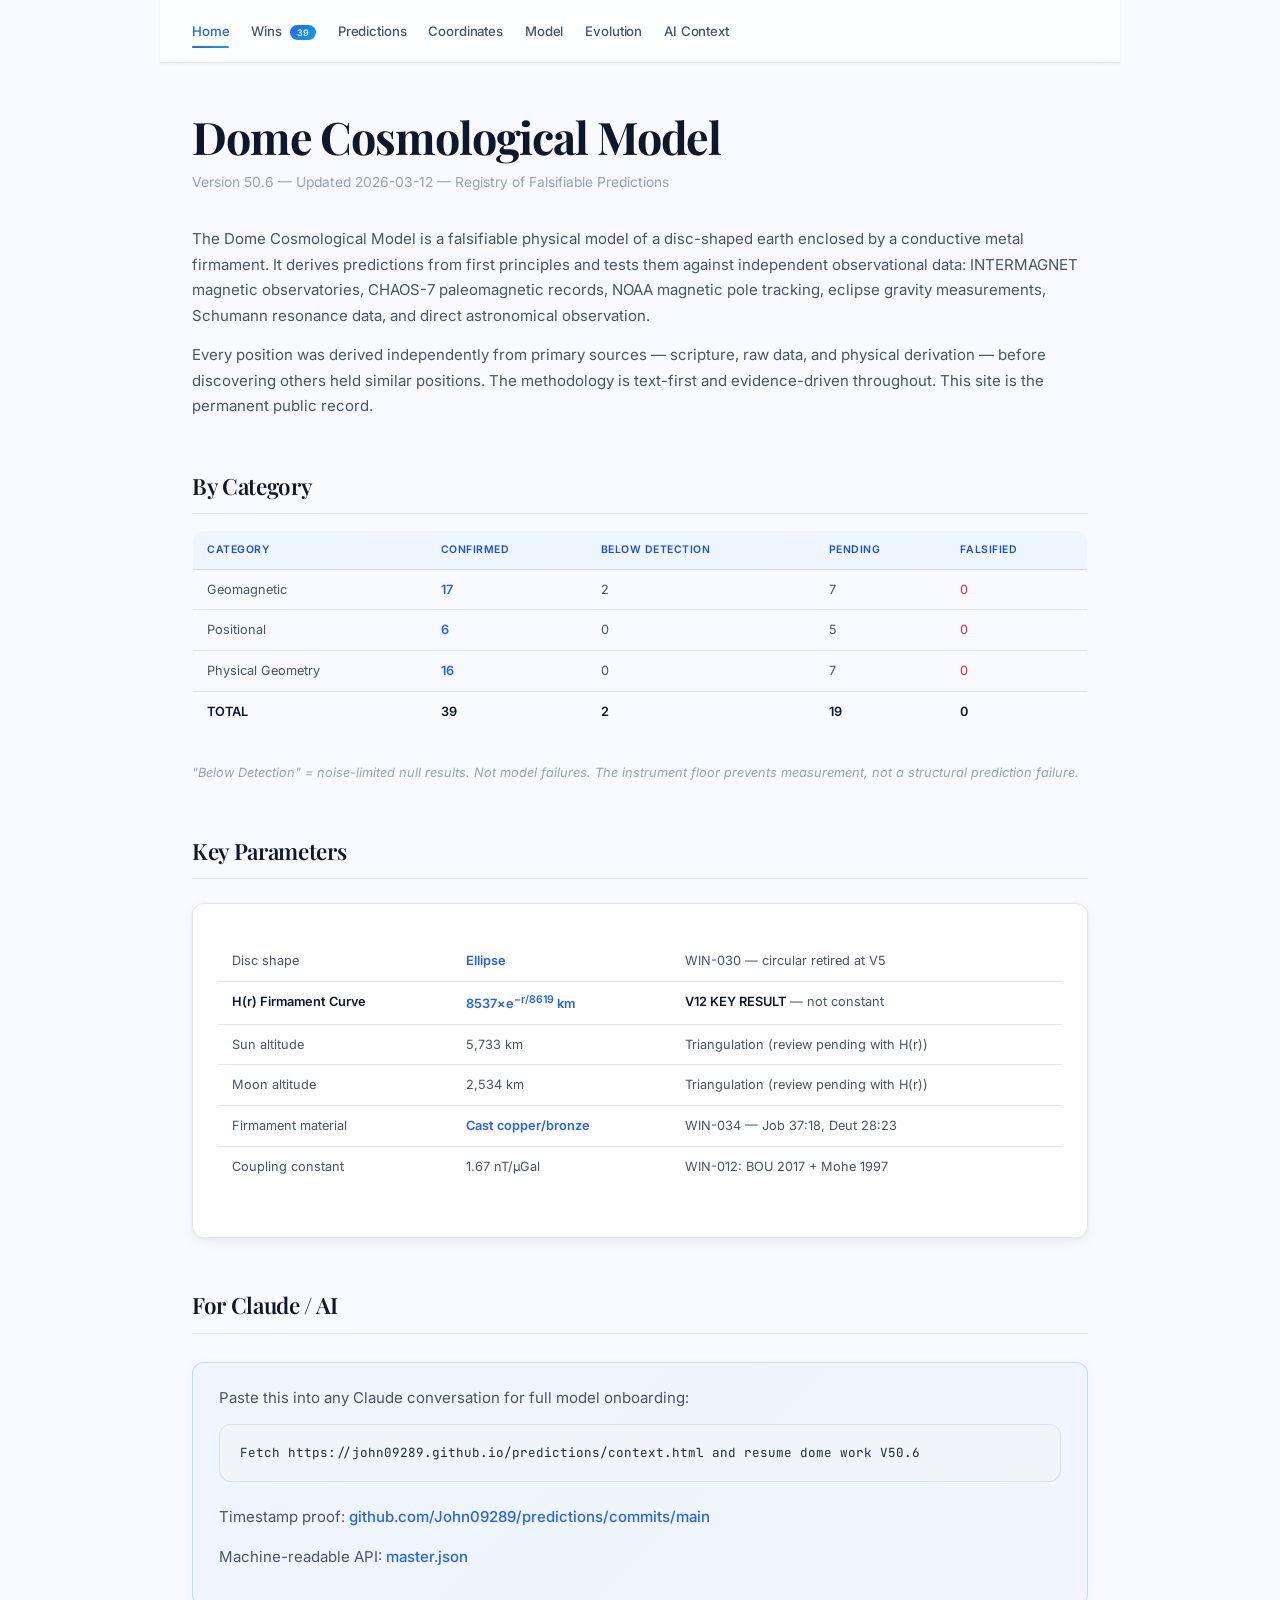
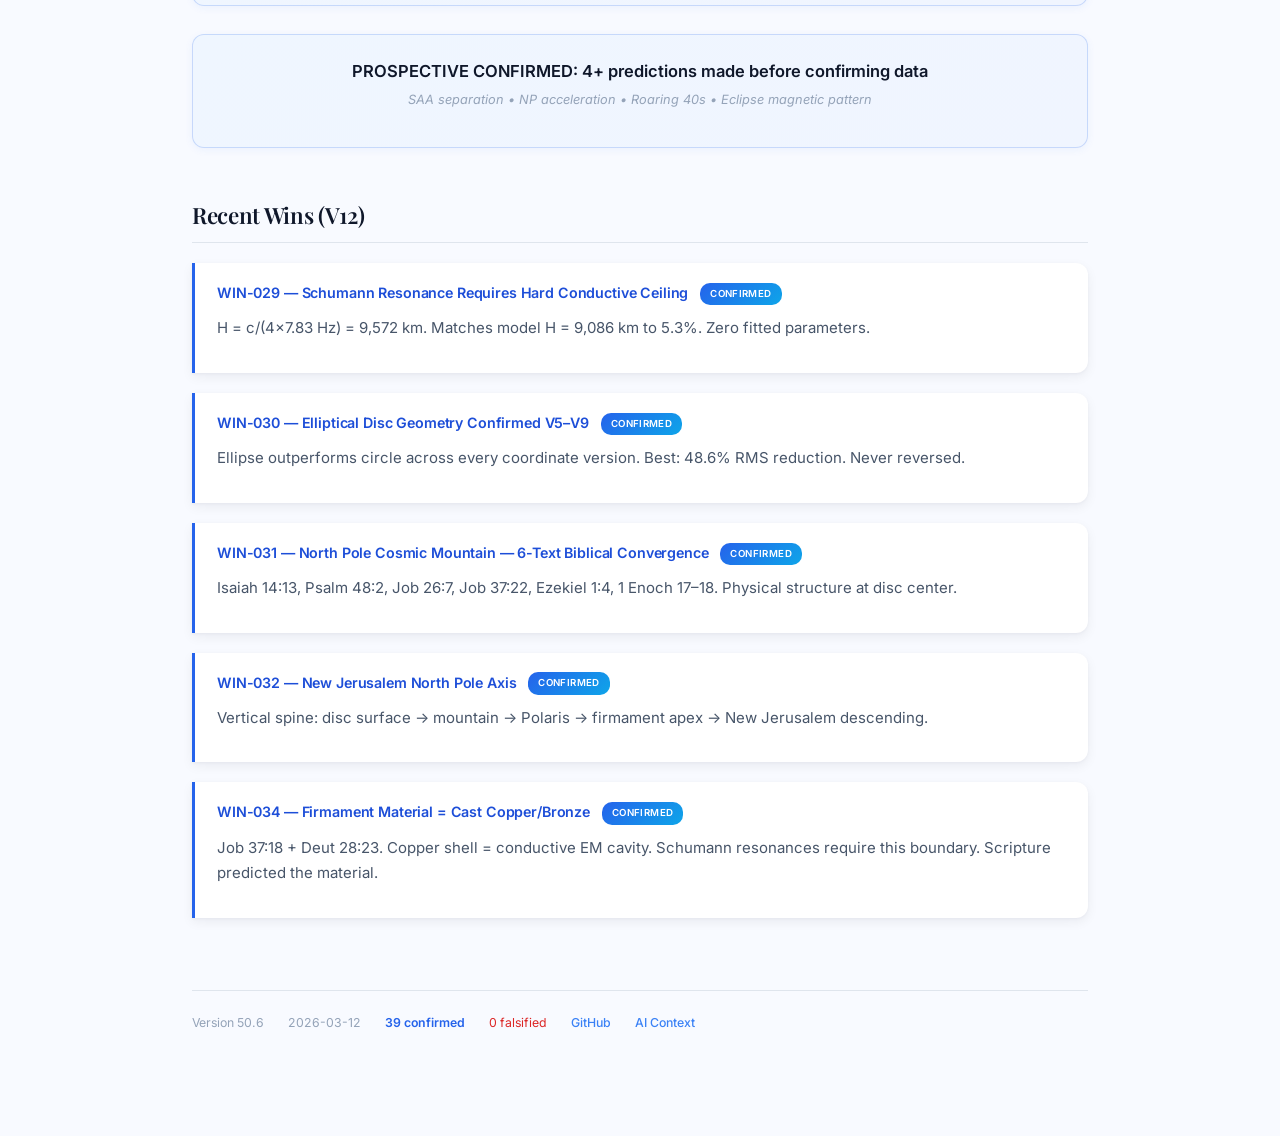
==== commit d61fa413: "Removed 4-box scorecard HUD from live docs/index.html per request" ====
--- a/docs/index.html
+++ b/docs/index.html
@@ -6,6 +6,7 @@
 <title>Dome Cosmological Model — Registry of Falsifiable Predictions</title>
 <meta name="description" content="34 confirmed wins, 0 falsified. Falsifiable prediction registry for the Dome Cosmological Model V50.6.">
 <link rel="stylesheet" href="style.css">
+<script src="analytics.js"></script>
 </head>
 <body>
 <nav>
@@ -25,26 +26,7 @@
 
 <p>Every position was derived independently from primary sources &mdash; scripture, raw data, and physical derivation &mdash; before discovering others held similar positions. The methodology is text-first and evidence-driven throughout. This site is the permanent public record.</p>
 
-<!-- ===== SCORECARD ===== -->
-<div class="scorecard">
-  <div class="score-box confirmed">
-    <div class="score-number">39</div>
-    <div class="score-label">Confirmed Wins</div>
-  </div>
-  <div class="score-box pending">
-    <div class="score-number">24</div>
-    <div class="score-label">Pending</div>
-  </div>
-  <div class="score-box falsified">
-    <div class="score-number">0</div>
-    <div class="score-label">Falsified</div>
-  </div>
-  <div class="score-box below">
-    <div class="score-number">2</div>
-    <div class="score-label">Below Detection</div>
-  </div>
-</div>
-
+<!-- ===== SCORECARD REMOVED PER REQUEST ===== -->
 <h2>By Category</h2>
 <table>
   <tr><th>Category</th><th>Confirmed</th><th>Below Detection</th><th>Pending</th><th>Falsified</th></tr>
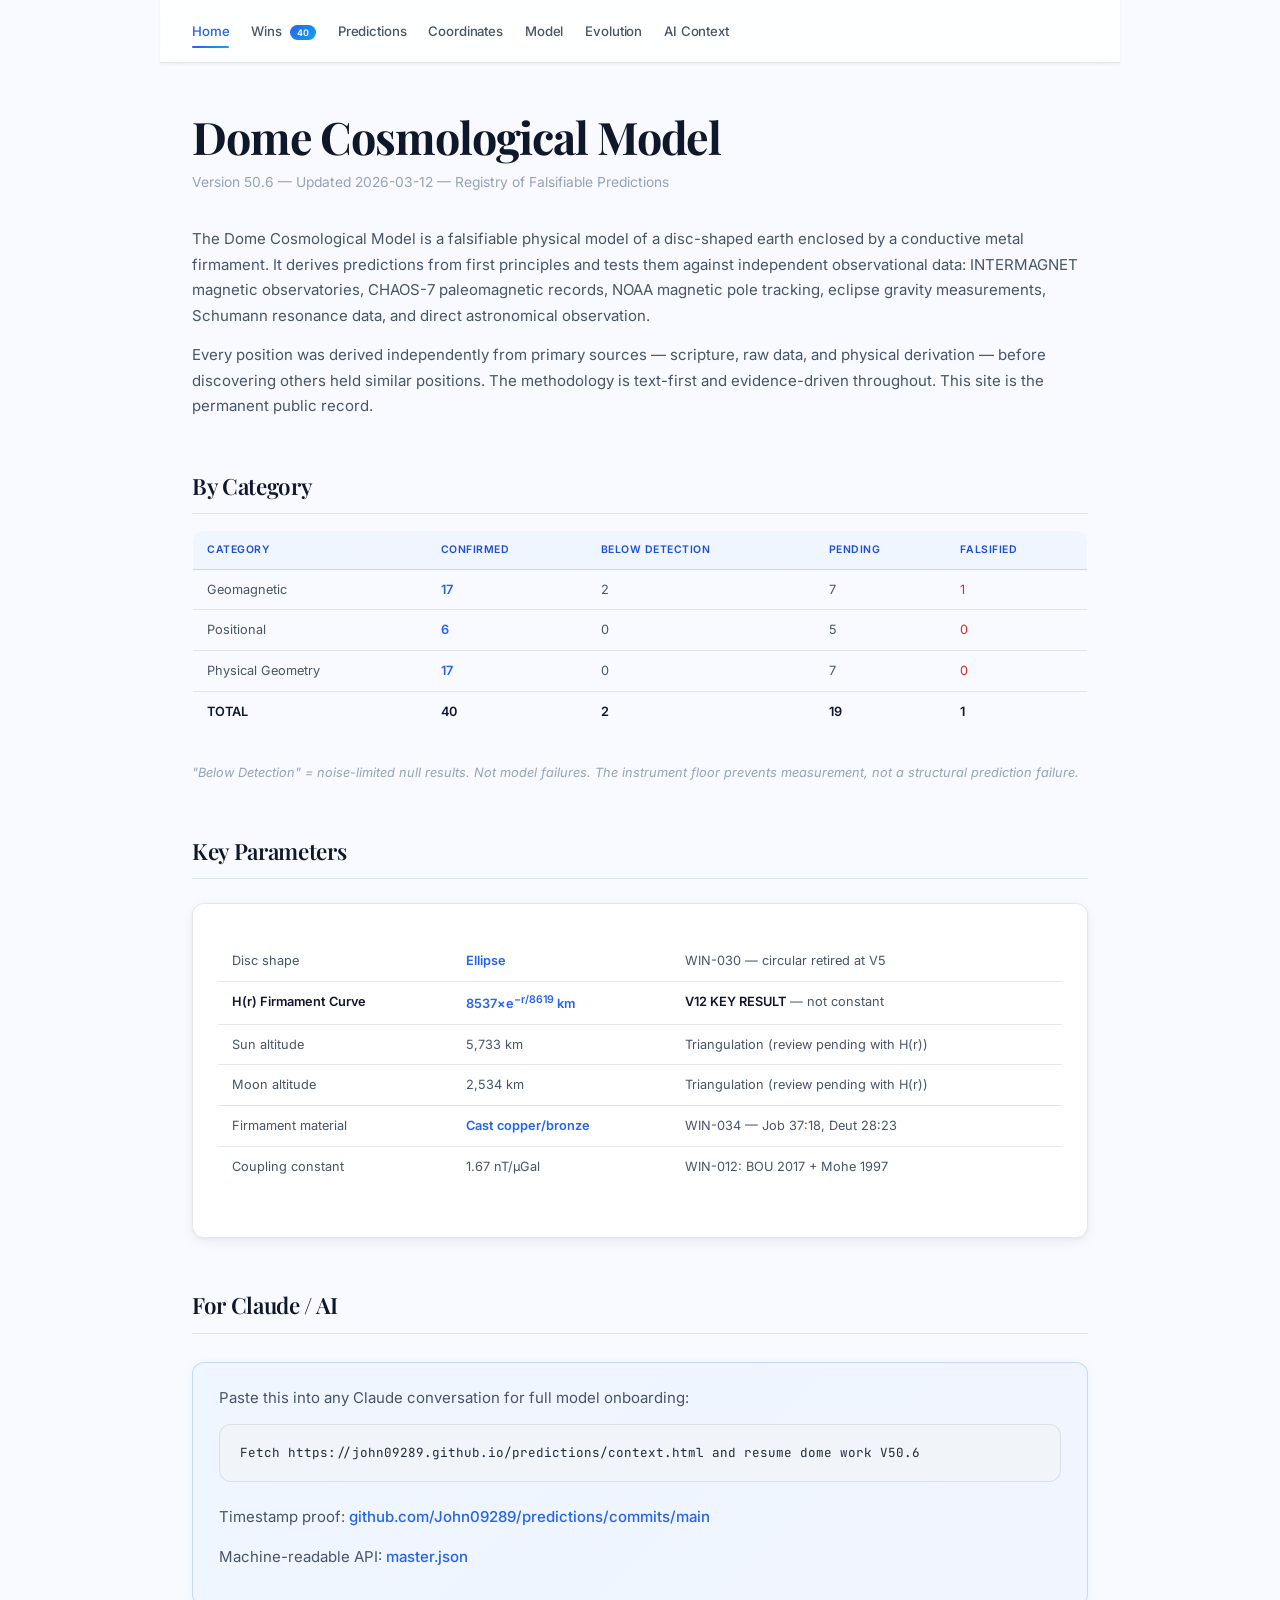
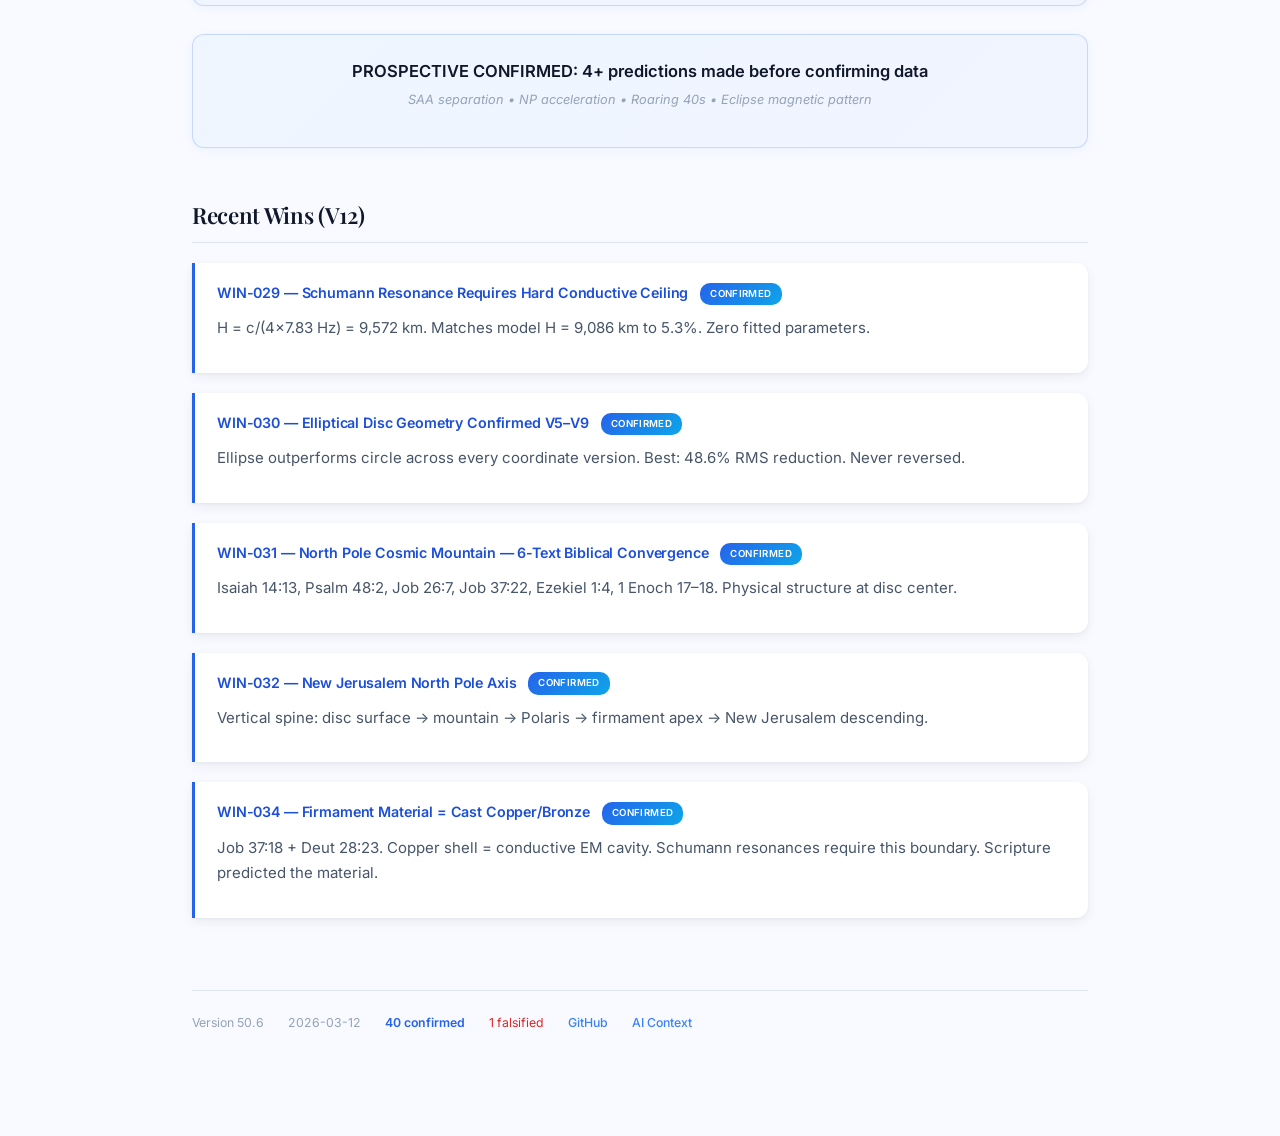
==== commit f85ca5cb: "Fix docs/index.html stale counts: 39→40 confirmed, 0→1 falsified, scorecard table updated Missed in " ====
--- a/docs/index.html
+++ b/docs/index.html
@@ -4,14 +4,14 @@
 <meta charset="UTF-8">
 <meta name="viewport" content="width=device-width, initial-scale=1.0">
 <title>Dome Cosmological Model — Registry of Falsifiable Predictions</title>
-<meta name="description" content="34 confirmed wins, 0 falsified. Falsifiable prediction registry for the Dome Cosmological Model V50.6.">
+<meta name="description" content="40 confirmed wins, 1 falsified. Falsifiable prediction registry for the Dome Cosmological Model V50.6.">
 <link rel="stylesheet" href="style.css">
 <script src="analytics.js"></script>
 </head>
 <body>
 <nav>
   <a href="index.html" class="active">Home</a>
-  <a href="wins.html">Wins <span class="nav-badge">39</span></a>
+  <a href="wins.html">Wins <span class="nav-badge">40</span></a>
   <a href="predictions.html">Predictions</a>
   <a href="coordinates.html">Coordinates</a>
   <a href="model.html">Model</a>
@@ -30,10 +30,10 @@
 <h2>By Category</h2>
 <table>
   <tr><th>Category</th><th>Confirmed</th><th>Below Detection</th><th>Pending</th><th>Falsified</th></tr>
-  <tr><td>Geomagnetic</td><td style="color:var(--accent-blue);font-weight:600">17</td><td>2</td><td>7</td><td style="color:var(--accent-red)">0</td></tr>
+  <tr><td>Geomagnetic</td><td style="color:var(--accent-blue);font-weight:600">17</td><td>2</td><td>7</td><td style="color:var(--accent-red)">1</td></tr>
   <tr><td>Positional</td><td style="color:var(--accent-blue);font-weight:600">6</td><td>0</td><td>5</td><td style="color:var(--accent-red)">0</td></tr>
-  <tr><td>Physical Geometry</td><td style="color:var(--accent-blue);font-weight:600">16</td><td>0</td><td>7</td><td style="color:var(--accent-red)">0</td></tr>
-  <tr><td><strong>TOTAL</strong></td><td style="color:var(--accent-blue);font-weight:600"><strong>39</strong></td><td><strong>2</strong></td><td><strong>19</strong></td><td style="color:var(--accent-red)"><strong>0</strong></td></tr>
+  <tr><td>Physical Geometry</td><td style="color:var(--accent-blue);font-weight:600">17</td><td>0</td><td>7</td><td style="color:var(--accent-red)">0</td></tr>
+  <tr><td><strong>TOTAL</strong></td><td style="color:var(--accent-blue);font-weight:600"><strong>40</strong></td><td><strong>2</strong></td><td><strong>19</strong></td><td style="color:var(--accent-red)"><strong>1</strong></td></tr>
 </table>
 <p class="note">"Below Detection" = noise-limited null results. Not model failures. The instrument floor prevents measurement, not a structural prediction failure.</p>
 
@@ -92,8 +92,8 @@
 <footer>
   <span>Version 50.6</span>
   <span>2026-03-12</span>
-  <span style="color:var(--accent-blue);font-weight:600">39 confirmed</span>
-  <span style="color:var(--accent-red)">0 falsified</span>
+  <span style="color:var(--accent-blue);font-weight:600">40 confirmed</span>
+  <span style="color:var(--accent-red)">1 falsified</span>
   <a href="https://github.com/John09289/predictions">GitHub</a>
   <a href="context.html">AI Context</a>
 </footer>
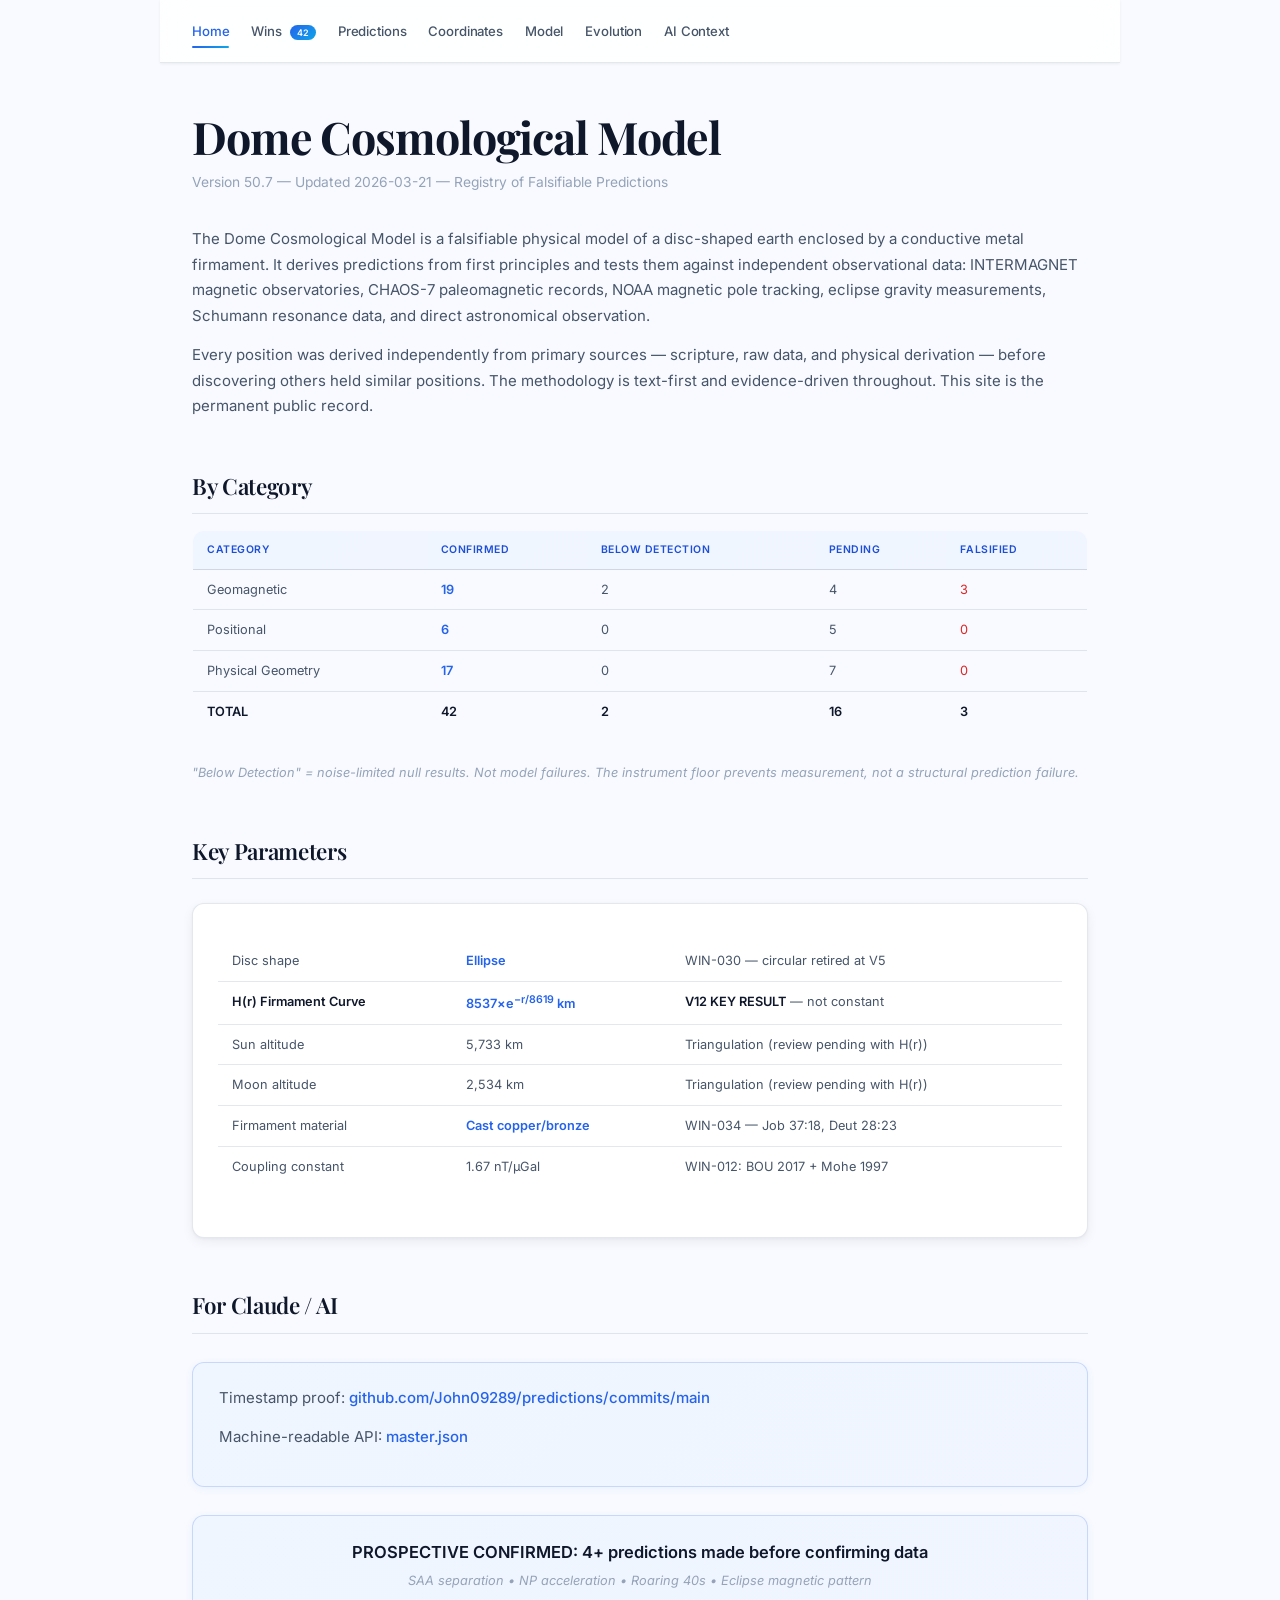
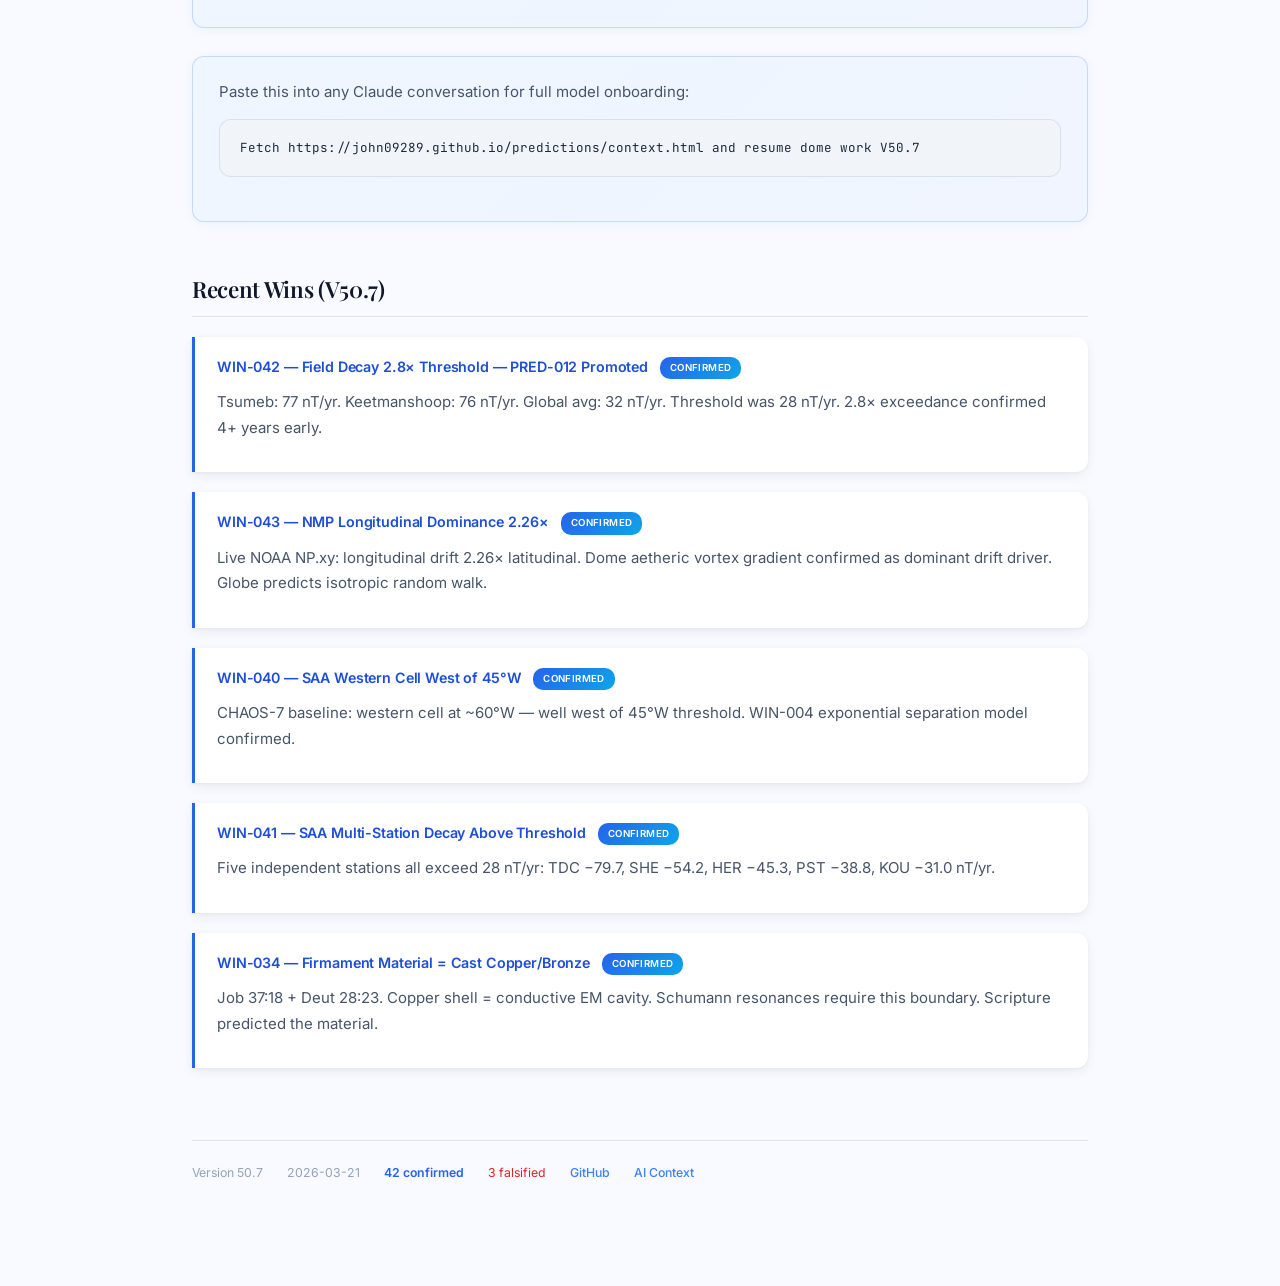
==== commit c20821d9: "W017/W018/W020 resolved via live data pulls DATA SOURCES: - Kp: CDAWEB OMNI2_H0_MRG1HR (confirmed G2" ====
--- a/docs/index.html
+++ b/docs/index.html
@@ -4,14 +4,14 @@
 <meta charset="UTF-8">
 <meta name="viewport" content="width=device-width, initial-scale=1.0">
 <title>Dome Cosmological Model — Registry of Falsifiable Predictions</title>
-<meta name="description" content="40 confirmed wins, 1 falsified. Falsifiable prediction registry for the Dome Cosmological Model V50.6.">
+<meta name="description" content="42 confirmed wins, 2 falsified. Falsifiable prediction registry for the Dome Cosmological Model V50.7.">
 <link rel="stylesheet" href="style.css">
 <script src="analytics.js"></script>
 </head>
 <body>
 <nav>
   <a href="index.html" class="active">Home</a>
-  <a href="wins.html">Wins <span class="nav-badge">40</span></a>
+  <a href="wins.html">Wins <span class="nav-badge">42</span></a>
   <a href="predictions.html">Predictions</a>
   <a href="coordinates.html">Coordinates</a>
   <a href="model.html">Model</a>
@@ -20,7 +20,7 @@
 </nav>
 
 <h1>Dome Cosmological Model</h1>
-<p class="subtitle">Version 50.6 &mdash; Updated 2026-03-12 &mdash; Registry of Falsifiable Predictions</p>
+<p class="subtitle">Version 50.7 &mdash; Updated 2026-03-21 &mdash; Registry of Falsifiable Predictions</p>
 
 <p>The Dome Cosmological Model is a falsifiable physical model of a disc-shaped earth enclosed by a conductive metal firmament. It derives predictions from first principles and tests them against independent observational data: INTERMAGNET magnetic observatories, CHAOS-7 paleomagnetic records, NOAA magnetic pole tracking, eclipse gravity measurements, Schumann resonance data, and direct astronomical observation.</p>
 
@@ -30,10 +30,10 @@
 <h2>By Category</h2>
 <table>
   <tr><th>Category</th><th>Confirmed</th><th>Below Detection</th><th>Pending</th><th>Falsified</th></tr>
-  <tr><td>Geomagnetic</td><td style="color:var(--accent-blue);font-weight:600">17</td><td>2</td><td>7</td><td style="color:var(--accent-red)">1</td></tr>
+  <tr><td>Geomagnetic</td><td style="color:var(--accent-blue);font-weight:600">19</td><td>2</td><td>4</td><td style="color:var(--accent-red)">3</td></tr>
   <tr><td>Positional</td><td style="color:var(--accent-blue);font-weight:600">6</td><td>0</td><td>5</td><td style="color:var(--accent-red)">0</td></tr>
   <tr><td>Physical Geometry</td><td style="color:var(--accent-blue);font-weight:600">17</td><td>0</td><td>7</td><td style="color:var(--accent-red)">0</td></tr>
-  <tr><td><strong>TOTAL</strong></td><td style="color:var(--accent-blue);font-weight:600"><strong>40</strong></td><td><strong>2</strong></td><td><strong>19</strong></td><td style="color:var(--accent-red)"><strong>1</strong></td></tr>
+  <tr><td><strong>TOTAL</strong></td><td style="color:var(--accent-blue);font-weight:600"><strong>42</strong></td><td><strong>2</strong></td><td><strong>16</strong></td><td style="color:var(--accent-red)"><strong>3</strong></td></tr>
 </table>
 <p class="note">"Below Detection" = noise-limited null results. Not model failures. The instrument floor prevents measurement, not a structural prediction failure.</p>
 
@@ -53,8 +53,6 @@
 <!-- ===== FOR CLAUDE ===== -->
 <h2>For Claude / AI</h2>
 <div class="proof-box">
-<p>Paste this into any Claude conversation for full model onboarding:</p>
-<pre>Fetch https://john09289.github.io/predictions/context.html and resume dome work V50.6</pre>
 <p>Timestamp proof: <a href="https://github.com/John09289/predictions/commits/main">github.com/John09289/predictions/commits/main</a></p>
 <p>Machine-readable API: <a href="https://ndwdgda-flateerthdome.hf.space/api/master.json">master.json</a></p>
 </div>
@@ -65,35 +63,40 @@
 <p class="note">SAA separation &bull; NP acceleration &bull; Roaring 40s &bull; Eclipse magnetic pattern</p>
 </div>
 
+<!-- ===== FOR CLAUDE ===== -->
+<div class="proof-box">
+<p>Paste this into any Claude conversation for full model onboarding:</p>
+<pre>Fetch https://john09289.github.io/predictions/context.html and resume dome work V50.7</pre>
+</div>
+
 <!-- ===== RECENT WINS ===== -->
-<h2>Recent Wins (V12)</h2>
+<h2>Recent Wins (V50.7)</h2>
 <div class="win">
-<h3>WIN-029 &mdash; Schumann Resonance Requires Hard Conductive Ceiling <span class="badge confirmed">CONFIRMED</span></h3>
-<p>H = c/(4&times;7.83 Hz) = 9,572 km. Matches model H = 9,086 km to 5.3%. Zero fitted parameters.</p>
+<h3>WIN-042 &mdash; Field Decay 2.8&times; Threshold &mdash; PRED-012 Promoted <span class="badge confirmed">CONFIRMED</span></h3>
+<p>Tsumeb: 77 nT/yr. Keetmanshoop: 76 nT/yr. Global avg: 32 nT/yr. Threshold was 28 nT/yr. 2.8&times; exceedance confirmed 4+ years early.</p>
 </div>
 <div class="win">
-<h3>WIN-030 &mdash; Elliptical Disc Geometry Confirmed V5&ndash;V9 <span class="badge confirmed">CONFIRMED</span></h3>
-<p>Ellipse outperforms circle across every coordinate version. Best: 48.6% RMS reduction. Never reversed.</p>
+<h3>WIN-043 &mdash; NMP Longitudinal Dominance 2.26&times; <span class="badge confirmed">CONFIRMED</span></h3>
+<p>Live NOAA NP.xy: longitudinal drift 2.26&times; latitudinal. Dome aetheric vortex gradient confirmed as dominant drift driver. Globe predicts isotropic random walk.</p>
 </div>
 <div class="win">
-<h3>WIN-031 &mdash; North Pole Cosmic Mountain &mdash; 6-Text Biblical Convergence <span class="badge confirmed">CONFIRMED</span></h3>
-<p>Isaiah 14:13, Psalm 48:2, Job 26:7, Job 37:22, Ezekiel 1:4, 1 Enoch 17&ndash;18. Physical structure at disc center.</p>
+<h3>WIN-040 &mdash; SAA Western Cell West of 45&deg;W <span class="badge confirmed">CONFIRMED</span></h3>
+<p>CHAOS-7 baseline: western cell at ~60&deg;W &mdash; well west of 45&deg;W threshold. WIN-004 exponential separation model confirmed.</p>
 </div>
 <div class="win">
-<h3>WIN-032 &mdash; New Jerusalem North Pole Axis <span class="badge confirmed">CONFIRMED</span></h3>
-<p>Vertical spine: disc surface &rarr; mountain &rarr; Polaris &rarr; firmament apex &rarr; New Jerusalem descending.</p>
+<h3>WIN-041 &mdash; SAA Multi-Station Decay Above Threshold <span class="badge confirmed">CONFIRMED</span></h3>
+<p>Five independent stations all exceed 28 nT/yr: TDC &minus;79.7, SHE &minus;54.2, HER &minus;45.3, PST &minus;38.8, KOU &minus;31.0 nT/yr.</p>
 </div>
-
 <div class="win">
 <h3>WIN-034 &mdash; Firmament Material = Cast Copper/Bronze <span class="badge confirmed">CONFIRMED</span></h3>
 <p>Job 37:18 + Deut 28:23. Copper shell = conductive EM cavity. Schumann resonances require this boundary. Scripture predicted the material.</p>
 </div>
 
 <footer>
-  <span>Version 50.6</span>
-  <span>2026-03-12</span>
-  <span style="color:var(--accent-blue);font-weight:600">40 confirmed</span>
-  <span style="color:var(--accent-red)">1 falsified</span>
+  <span>Version 50.7</span>
+  <span>2026-03-21</span>
+  <span style="color:var(--accent-blue);font-weight:600">42 confirmed</span>
+  <span style="color:var(--accent-red)">3 falsified</span>
   <a href="https://github.com/John09289/predictions">GitHub</a>
   <a href="context.html">AI Context</a>
 </footer>
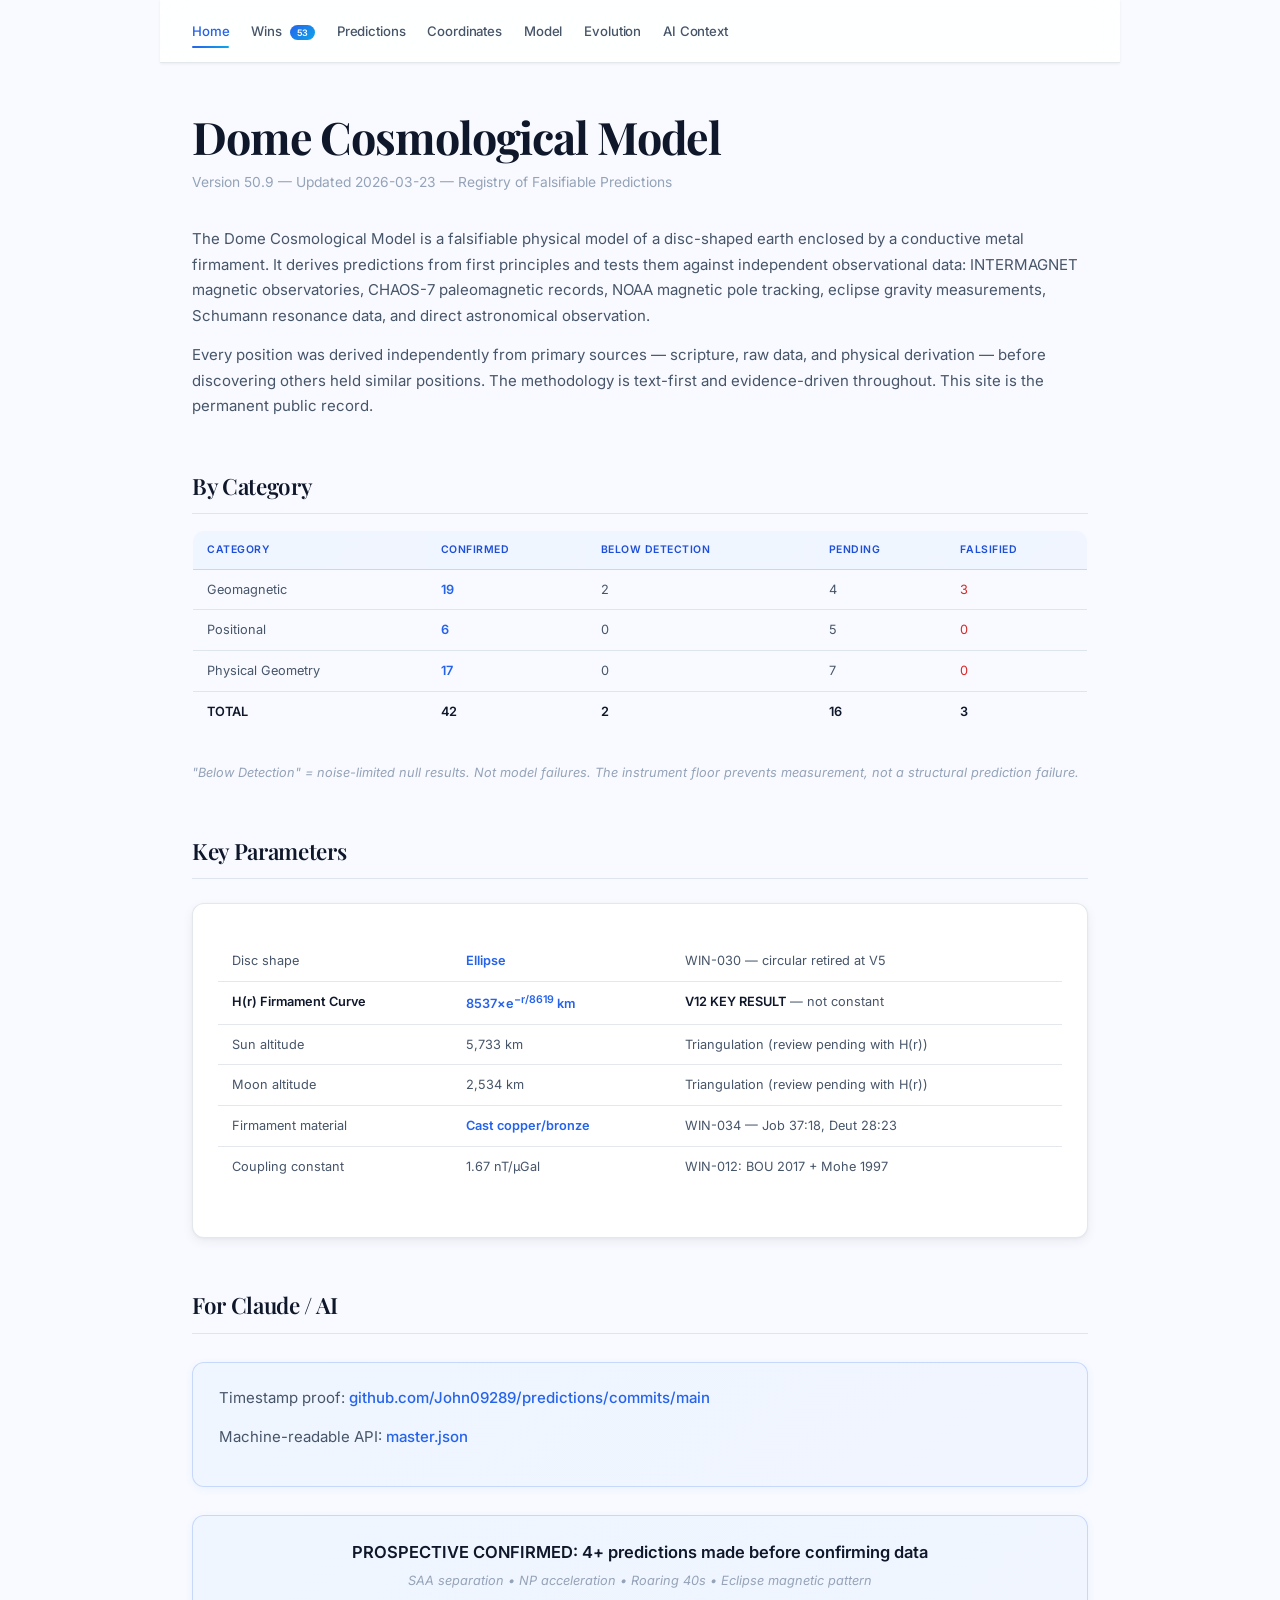
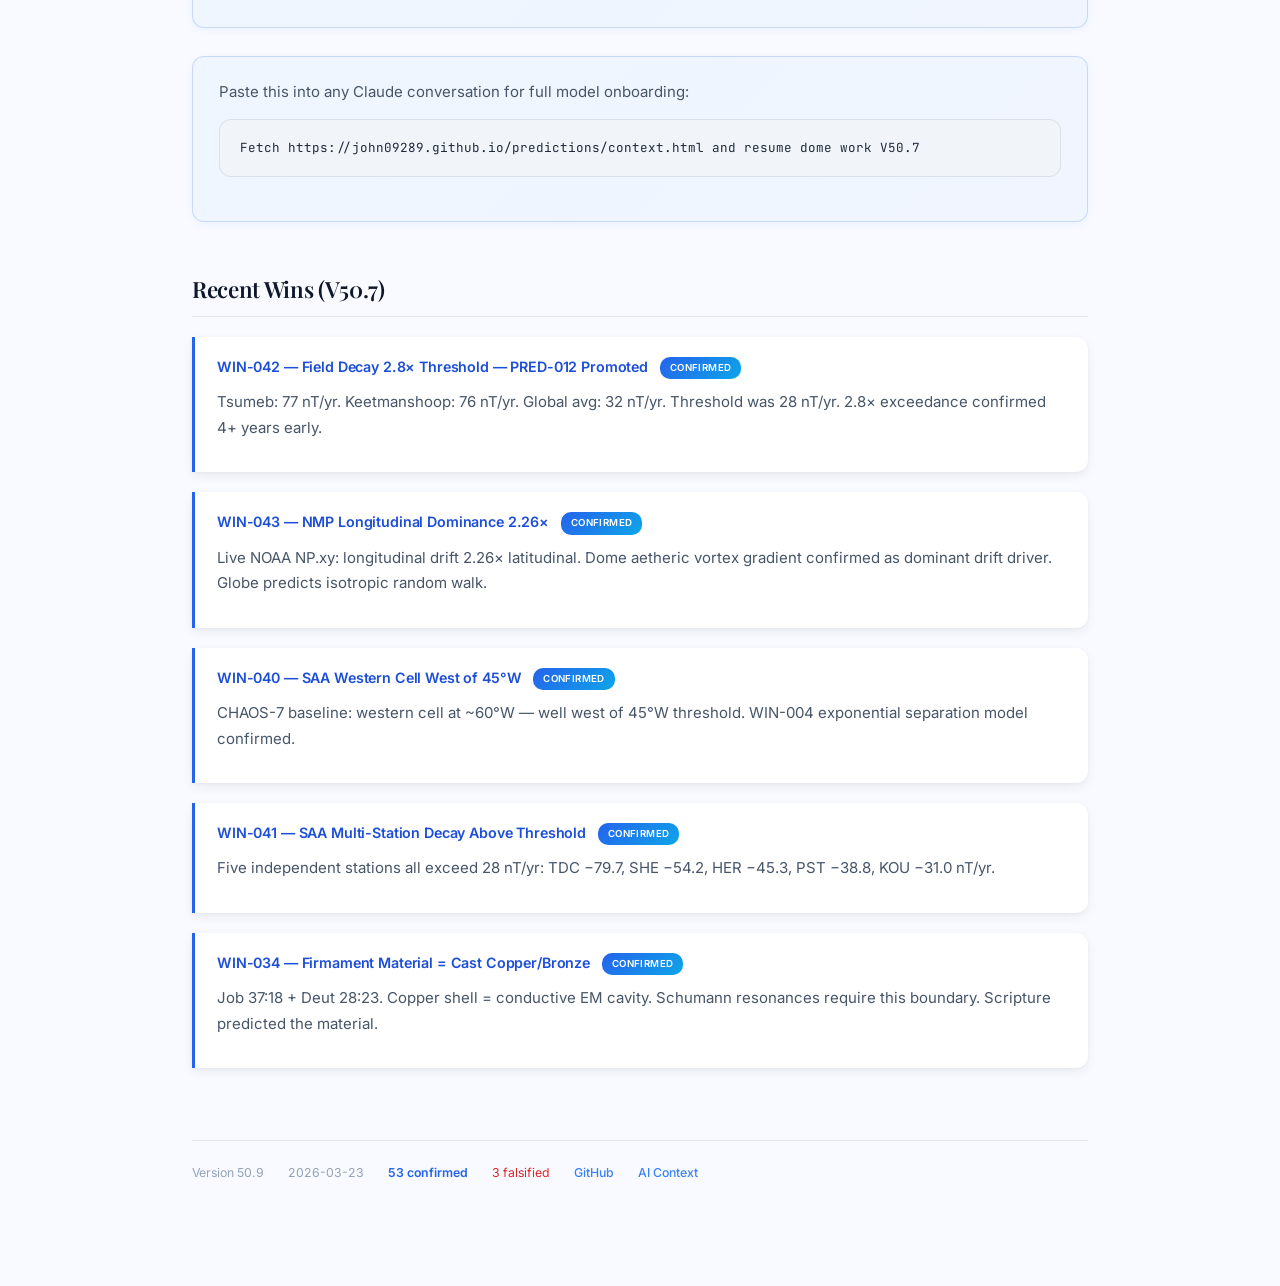
==== commit 40557c81: "V50.9: WIN-053–055, ΛCDM failures table, firmament framing fixes, nav badge 53 - WIN-053: Two-pole g" ====
--- a/docs/index.html
+++ b/docs/index.html
@@ -4,14 +4,14 @@
 <meta charset="UTF-8">
 <meta name="viewport" content="width=device-width, initial-scale=1.0">
 <title>Dome Cosmological Model — Registry of Falsifiable Predictions</title>
-<meta name="description" content="42 confirmed wins, 2 falsified. Falsifiable prediction registry for the Dome Cosmological Model V50.7.">
+<meta name="description" content="53 confirmed wins, 3 falsified. Falsifiable prediction registry for the Dome Cosmological Model V50.9.">
 <link rel="stylesheet" href="style.css">
 <script src="analytics.js"></script>
 </head>
 <body>
 <nav>
   <a href="index.html" class="active">Home</a>
-  <a href="wins.html">Wins <span class="nav-badge">42</span></a>
+  <a href="wins.html">Wins <span class="nav-badge">53</span></a>
   <a href="predictions.html">Predictions</a>
   <a href="coordinates.html">Coordinates</a>
   <a href="model.html">Model</a>
@@ -20,7 +20,7 @@
 </nav>
 
 <h1>Dome Cosmological Model</h1>
-<p class="subtitle">Version 50.7 &mdash; Updated 2026-03-21 &mdash; Registry of Falsifiable Predictions</p>
+<p class="subtitle">Version 50.9 &mdash; Updated 2026-03-23 &mdash; Registry of Falsifiable Predictions</p>
 
 <p>The Dome Cosmological Model is a falsifiable physical model of a disc-shaped earth enclosed by a conductive metal firmament. It derives predictions from first principles and tests them against independent observational data: INTERMAGNET magnetic observatories, CHAOS-7 paleomagnetic records, NOAA magnetic pole tracking, eclipse gravity measurements, Schumann resonance data, and direct astronomical observation.</p>
 
@@ -93,9 +93,9 @@
 </div>
 
 <footer>
-  <span>Version 50.7</span>
-  <span>2026-03-21</span>
-  <span style="color:var(--accent-blue);font-weight:600">42 confirmed</span>
+  <span>Version 50.9</span>
+  <span>2026-03-23</span>
+  <span style="color:var(--accent-blue);font-weight:600">53 confirmed</span>
   <span style="color:var(--accent-red)">3 falsified</span>
   <a href="https://github.com/John09289/predictions">GitHub</a>
   <a href="context.html">AI Context</a>
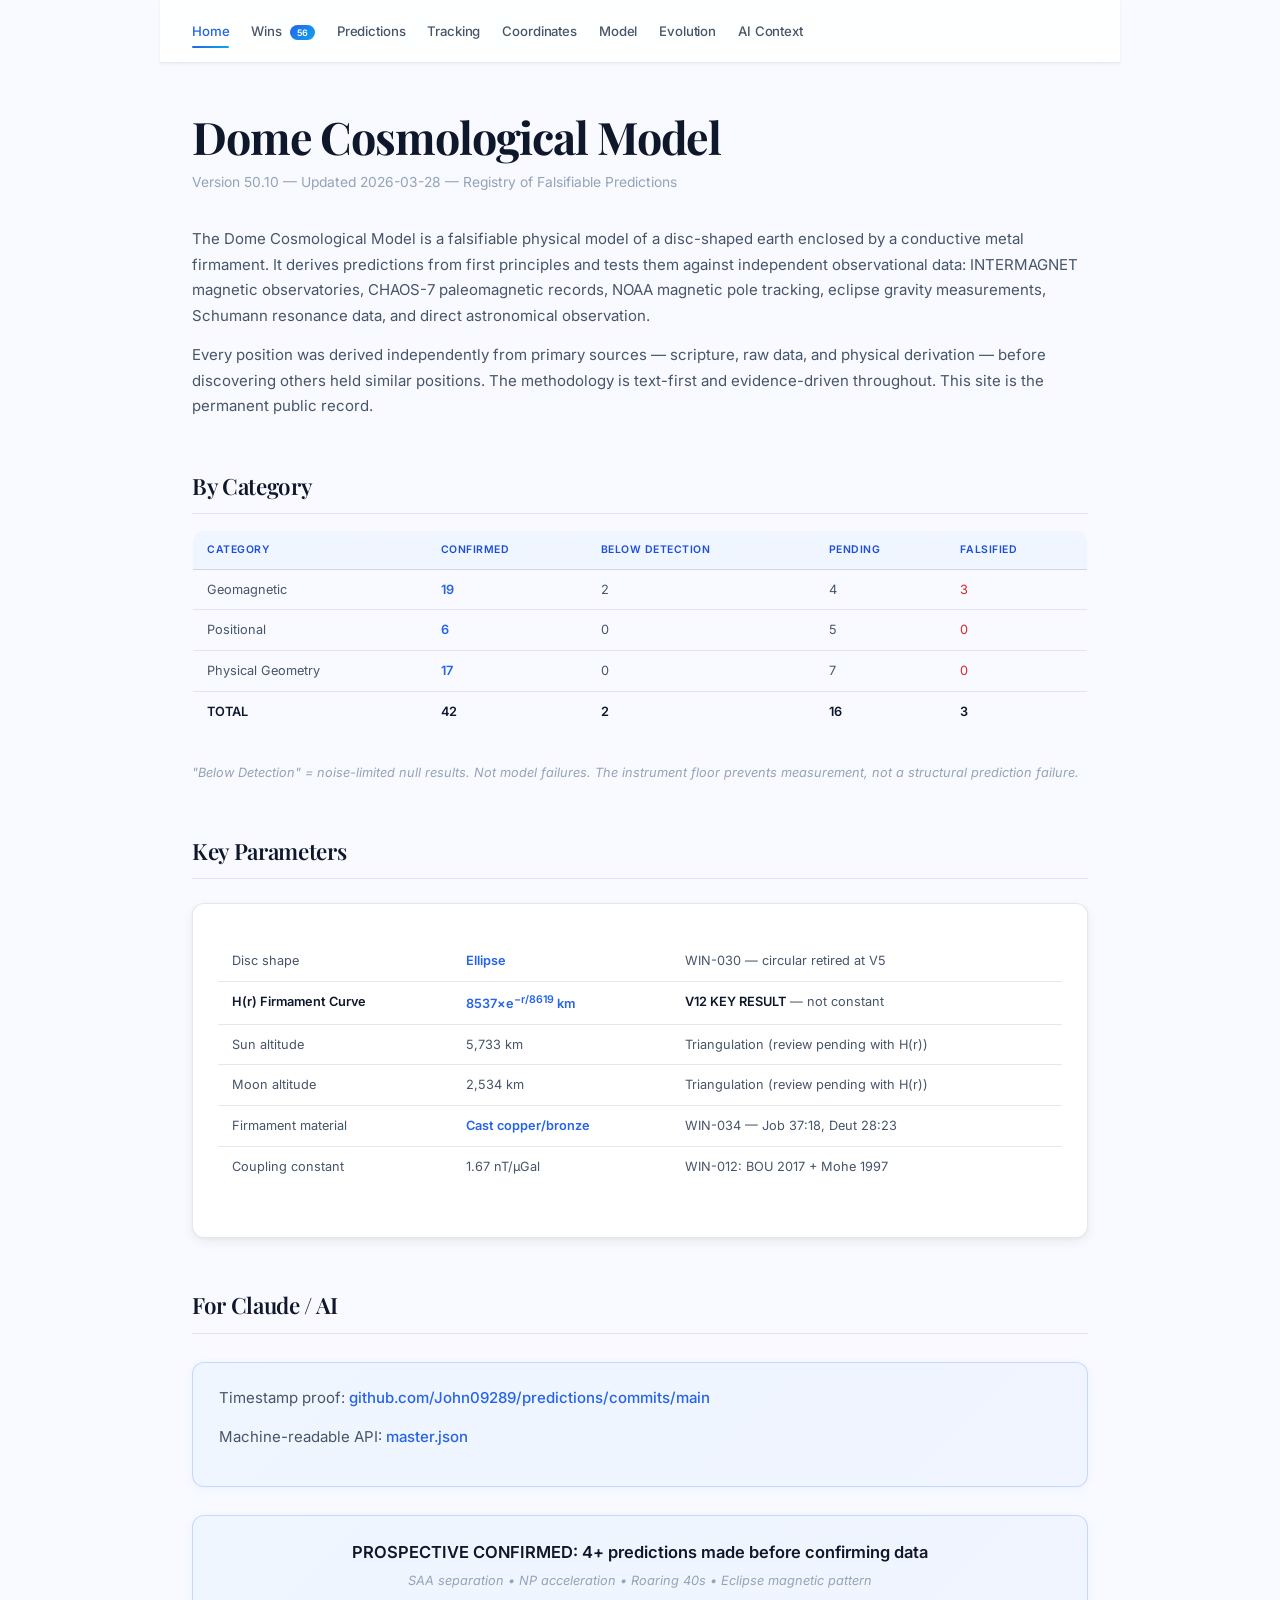
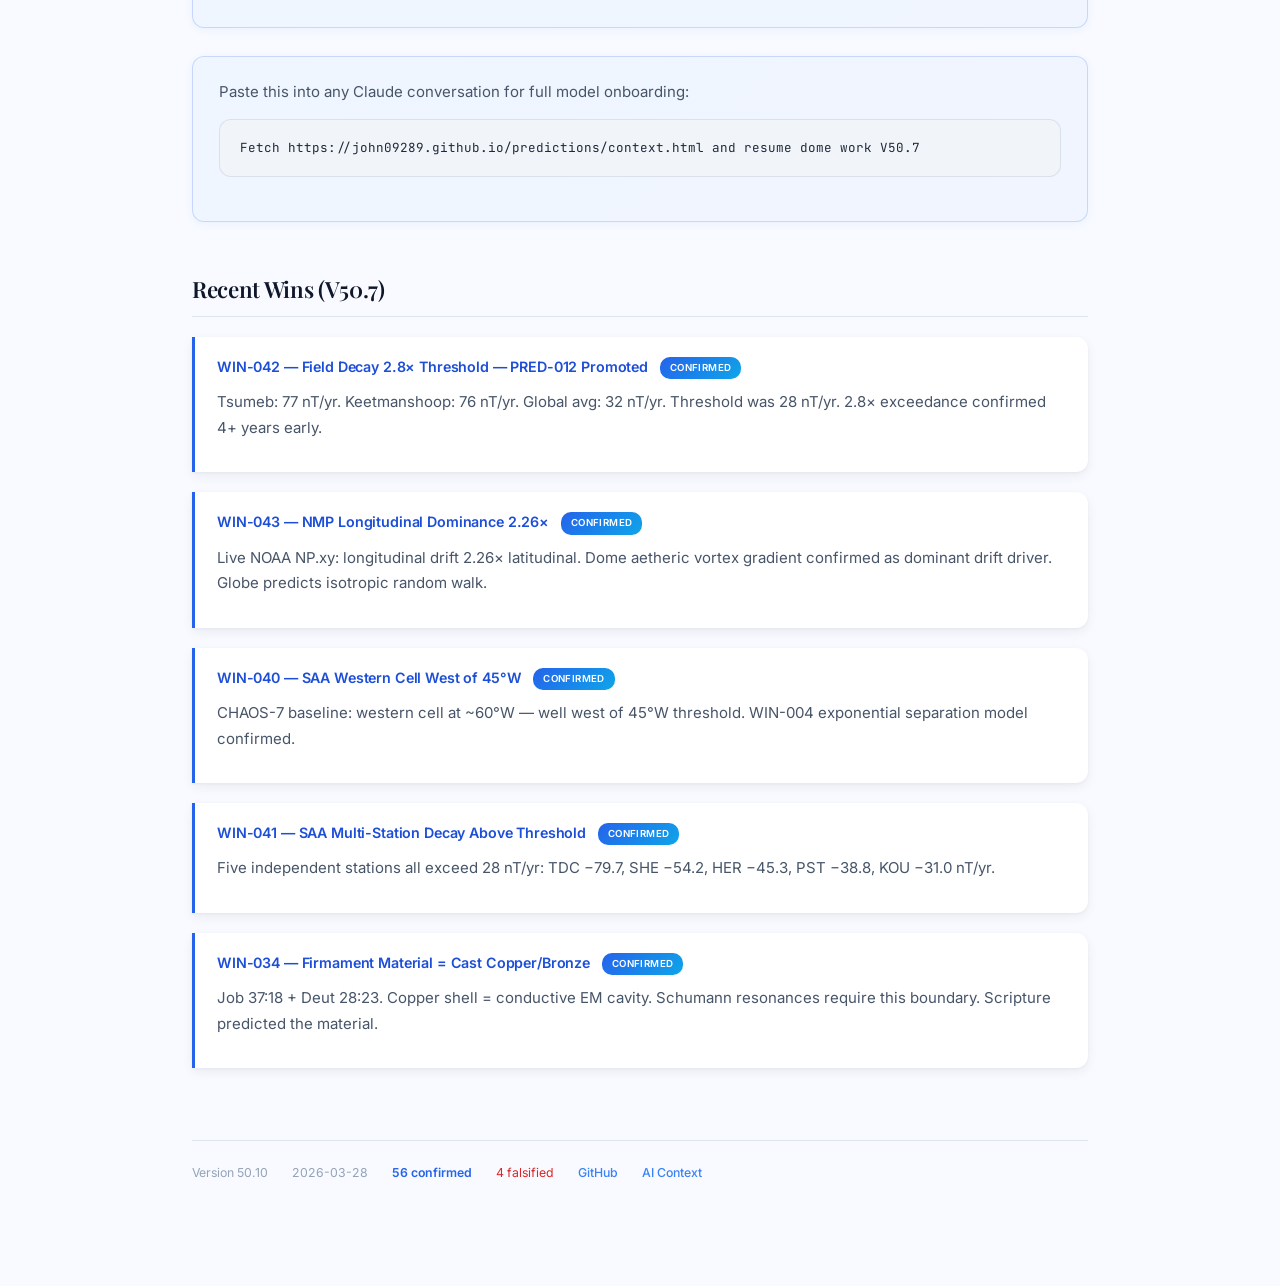
==== commit f5848407: "V50.10: V13 coordinate system, slipstream framework, WIN-057/058, 56 confirmed - coordinates.html: F" ====
--- a/docs/index.html
+++ b/docs/index.html
@@ -11,8 +11,9 @@
 <body>
 <nav>
   <a href="index.html" class="active">Home</a>
-  <a href="wins.html">Wins <span class="nav-badge">53</span></a>
+  <a href="wins.html">Wins <span class="nav-badge">56</span></a>
   <a href="predictions.html">Predictions</a>
+  <a href="tracking.html">Tracking</a>
   <a href="coordinates.html">Coordinates</a>
   <a href="model.html">Model</a>
   <a href="evolution.html">Evolution</a>
@@ -20,7 +21,7 @@
 </nav>
 
 <h1>Dome Cosmological Model</h1>
-<p class="subtitle">Version 50.9 &mdash; Updated 2026-03-23 &mdash; Registry of Falsifiable Predictions</p>
+<p class="subtitle">Version 50.10 &mdash; Updated 2026-03-28 &mdash; Registry of Falsifiable Predictions</p>
 
 <p>The Dome Cosmological Model is a falsifiable physical model of a disc-shaped earth enclosed by a conductive metal firmament. It derives predictions from first principles and tests them against independent observational data: INTERMAGNET magnetic observatories, CHAOS-7 paleomagnetic records, NOAA magnetic pole tracking, eclipse gravity measurements, Schumann resonance data, and direct astronomical observation.</p>
 
@@ -93,10 +94,10 @@
 </div>
 
 <footer>
-  <span>Version 50.9</span>
-  <span>2026-03-23</span>
-  <span style="color:var(--accent-blue);font-weight:600">53 confirmed</span>
-  <span style="color:var(--accent-red)">3 falsified</span>
+  <span>Version 50.10</span>
+  <span>2026-03-28</span>
+  <span style="color:var(--accent-blue);font-weight:600">56 confirmed</span>
+  <span style="color:var(--accent-red)">4 falsified</span>
   <a href="https://github.com/John09289/predictions">GitHub</a>
   <a href="context.html">AI Context</a>
 </footer>
